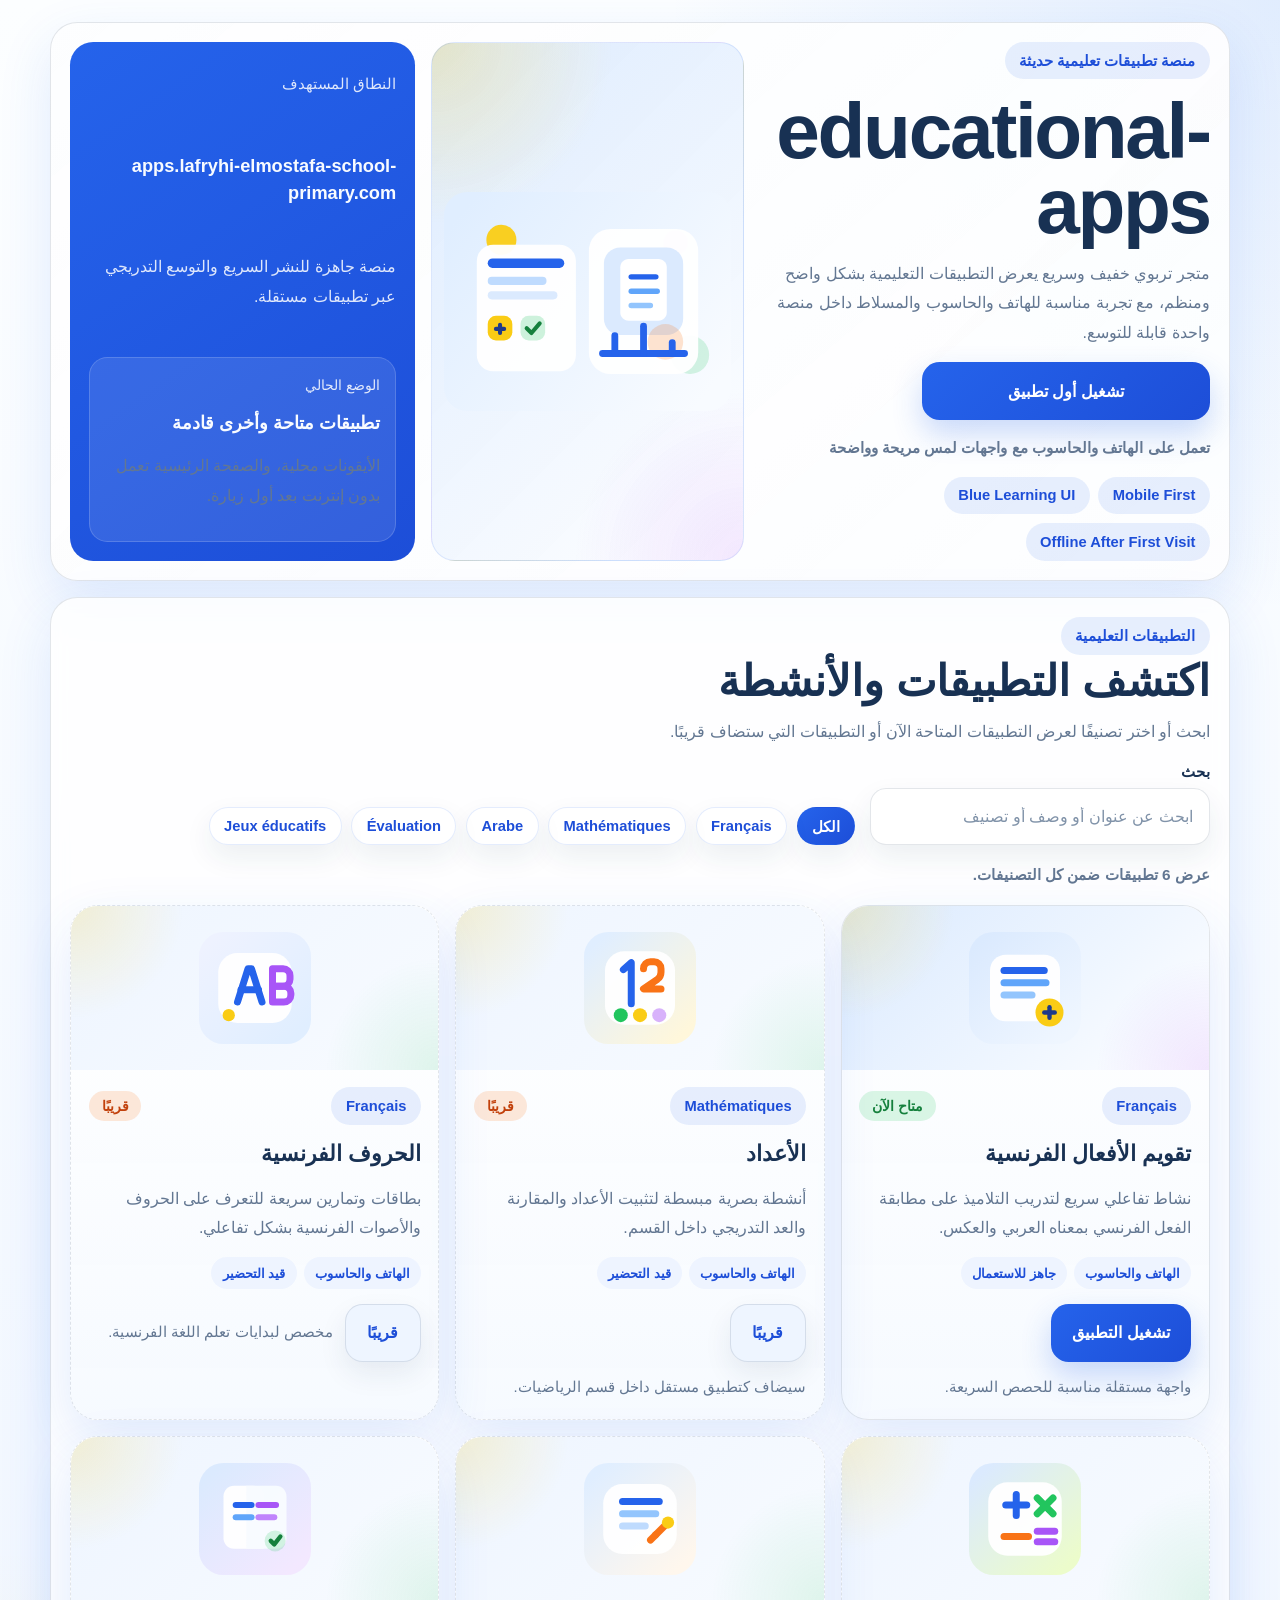
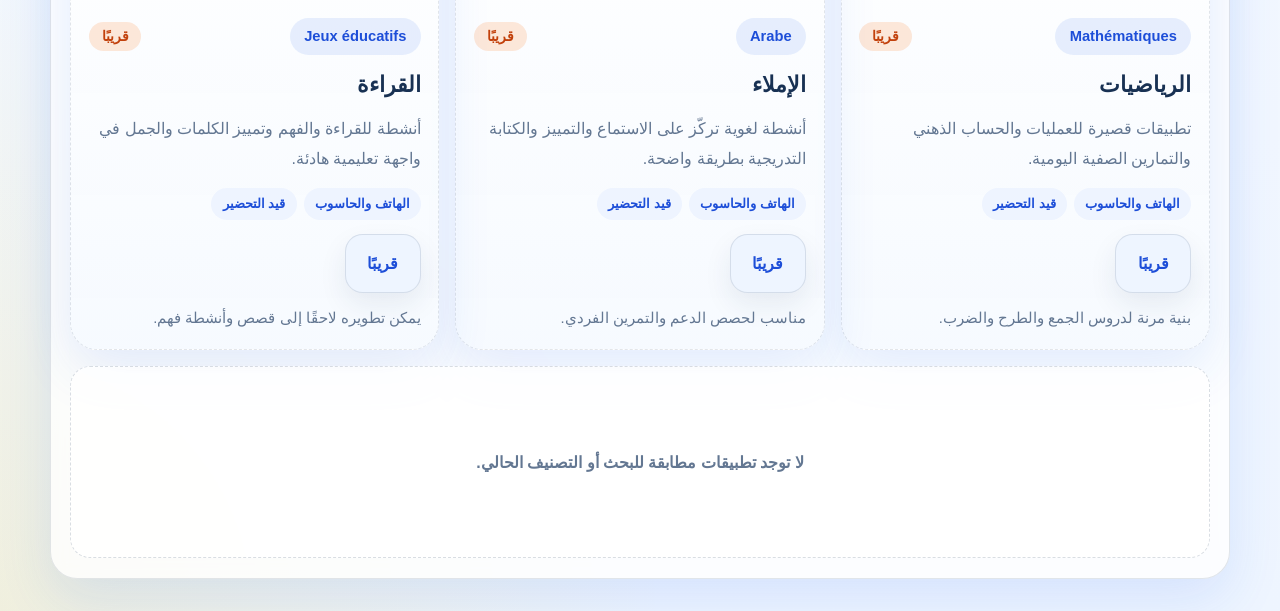
==== index.html @ 359b44cf "Refresh homepage visual identity and add local app icons" ====
<!DOCTYPE html>
<html lang="ar" dir="rtl">
<head>
  <meta charset="UTF-8">
  <meta name="viewport" content="width=device-width, initial-scale=1.0, viewport-fit=cover">
  <meta name="theme-color" content="#2563eb">
  <meta name="description" content="منصة educational-apps التعليمية لتجميع التطبيقات والأنشطة التفاعلية للتلاميذ والأساتذة.">
  <title>educational-apps</title>
  <link rel="manifest" href="./manifest.json">
  <link rel="icon" href="./assets/icons/icon-192.svg" type="image/svg+xml">
  <link rel="stylesheet" href="./css/style.css">
  <script src="./js/app.js" defer></script>
</head>
<body>
  <div class="site-shell">
    <header class="hero" aria-labelledby="hero-title">
      <div class="hero-copy">
        <span class="eyebrow">منصة تطبيقات تعليمية حديثة</span>
        <h1 id="hero-title">educational-apps</h1>
        <p class="hero-text">
          متجر تربوي خفيف وسريع يعرض التطبيقات التعليمية بشكل واضح ومنظم، مع تجربة مناسبة للهاتف
          والحاسوب والمسلاط داخل منصة واحدة قابلة للتوسع.
        </p>

        <div class="hero-actions">
          <a class="primary-button hero-button" href="./apps/verbes/">تشغيل أول تطبيق</a>
          <span class="device-note">تعمل على الهاتف والحاسوب مع واجهات لمس مريحة وواضحة</span>
        </div>

        <div class="hero-meta">
          <span class="hero-pill">Mobile First</span>
          <span class="hero-pill">Blue Learning UI</span>
          <span class="hero-pill">Offline After First Visit</span>
        </div>
      </div>

      <div class="hero-visual" aria-hidden="true">
        <img src="./assets/icons/hero-learning.svg" alt="" loading="eager" decoding="async">
      </div>

      <div class="hero-panel">
        <p class="hero-label">النطاق المستهدف</p>
        <strong>apps.lafryhi-elmostafa-school-primary.com</strong>
        <span>منصة جاهزة للنشر السريع والتوسع التدريجي عبر تطبيقات مستقلة.</span>

        <div class="hero-highlight">
          <div>
            <span class="hero-highlight-label">الوضع الحالي</span>
            <strong>تطبيقات متاحة وأخرى قادمة</strong>
          </div>
          <p>الأيقونات محلية، والصفحة الرئيسية تعمل بدون إنترنت بعد أول زيارة.</p>
        </div>
      </div>
    </header>

    <main class="main-content">
      <section class="catalog" aria-labelledby="catalog-title">
        <div class="section-head">
          <div>
            <span class="section-kicker">التطبيقات التعليمية</span>
            <h2 id="catalog-title">اكتشف التطبيقات والأنشطة</h2>
          </div>
          <p>ابحث أو اختر تصنيفًا لعرض التطبيقات المتاحة الآن أو التطبيقات التي ستضاف قريبًا.</p>
        </div>

        <div class="catalog-toolbar">
          <label class="search-box" for="searchInput">
            <span class="search-label">بحث</span>
            <input
              id="searchInput"
              type="search"
              inputmode="search"
              placeholder="ابحث عن عنوان أو وصف أو تصنيف"
              autocomplete="off"
            >
          </label>

          <div class="filters" id="categoryFilters" aria-label="تصنيفات التطبيقات"></div>
        </div>

        <div class="results-head">
          <p class="results-note" id="resultsNote">عرض التطبيقات التعليمية المتاحة حاليًا.</p>
        </div>

        <div class="apps-grid" id="appsGrid" aria-live="polite"></div>
        <p class="empty-state" id="emptyState" hidden>لا توجد تطبيقات مطابقة للبحث أو التصنيف الحالي.</p>
      </section>
    </main>
  </div>
</body>
</html>
---- css/style.css ----
:root {
  --page-bg: #eef5ff;
  --surface: rgba(255, 255, 255, 0.94);
  --surface-strong: #ffffff;
  --surface-soft: #f8fbff;
  --text: #183153;
  --muted: #637792;
  --blue-100: #dbeafe;
  --blue-300: #93c5fd;
  --blue-500: #3b82f6;
  --blue-600: #2563eb;
  --blue-700: #1d4ed8;
  --yellow-soft: rgba(250, 204, 21, 0.2);
  --green-soft: rgba(34, 197, 94, 0.16);
  --orange-soft: rgba(249, 115, 22, 0.16);
  --purple-soft: rgba(168, 85, 247, 0.14);
  --border: rgba(24, 49, 83, 0.12);
  --shadow: 0 20px 54px rgba(37, 99, 235, 0.12);
  --shadow-soft: 0 12px 28px rgba(24, 49, 83, 0.08);
}

* {
  box-sizing: border-box;
}

html {
  font-size: 16px;
}

body {
  margin: 0;
  min-height: 100vh;
  font-family: "Segoe UI", Tahoma, sans-serif;
  color: var(--text);
  background:
    radial-gradient(circle at top right, rgba(59, 130, 246, 0.14), transparent 24%),
    radial-gradient(circle at bottom left, rgba(250, 204, 21, 0.14), transparent 26%),
    linear-gradient(180deg, #fcfeff 0%, var(--page-bg) 100%);
}

a {
  color: inherit;
  text-decoration: none;
}

button,
input {
  font: inherit;
}

button {
  font-family: inherit;
}

img {
  display: block;
  max-width: 100%;
}

.site-shell {
  width: min(1180px, calc(100% - 1.2rem));
  margin: 0 auto;
  padding: 0.9rem 0 2rem;
}

.hero,
.catalog,
.app-card {
  border: 1px solid var(--border);
  border-radius: 1.7rem;
  box-shadow: var(--shadow);
}

.hero {
  display: grid;
  gap: 1rem;
  padding: 1rem;
  background:
    linear-gradient(140deg, rgba(255, 255, 255, 0.96), rgba(255, 255, 255, 0.9)),
    linear-gradient(135deg, rgba(59, 130, 246, 0.16), rgba(147, 197, 253, 0.18));
}

.hero-copy,
.hero-panel {
  display: grid;
  gap: 0.9rem;
}

.eyebrow,
.section-kicker,
.card-category,
.hero-pill,
.filter-chip {
  display: inline-flex;
  align-items: center;
  justify-content: center;
  min-height: 2.35rem;
  padding: 0.45rem 0.9rem;
  border-radius: 999px;
  font-size: 0.92rem;
  font-weight: 800;
}

.eyebrow,
.section-kicker,
.hero-pill {
  width: fit-content;
  background: rgba(37, 99, 235, 0.1);
  color: var(--blue-700);
}

.hero-copy h1 {
  margin: 0;
  font-size: clamp(2.2rem, 8vw, 4.9rem);
  line-height: 0.96;
  letter-spacing: -0.03em;
}

.hero-text,
.section-head p,
.card-description,
.hero-panel span,
.hero-highlight p,
.results-note,
.device-note,
.empty-state,
.card-note {
  margin: 0;
  color: var(--muted);
  line-height: 1.85;
}

.hero-actions {
  display: grid;
  gap: 0.85rem;
}

.primary-button,
.secondary-button {
  display: inline-flex;
  align-items: center;
  justify-content: center;
  min-height: 3.65rem;
  padding: 0.95rem 1.35rem;
  border-radius: 1.1rem;
  font-size: 1rem;
  font-weight: 800;
  transition: transform 0.18s ease, box-shadow 0.18s ease, background-color 0.18s ease;
}

.primary-button {
  border: none;
  background: linear-gradient(135deg, var(--blue-600), var(--blue-700));
  color: #ffffff;
  box-shadow: 0 14px 30px rgba(37, 99, 235, 0.24);
}

.secondary-button {
  border: 1px solid rgba(24, 49, 83, 0.12);
  background: #eef5ff;
  color: var(--blue-700);
  box-shadow: var(--shadow-soft);
}

.hero-button {
  width: min(100%, 18rem);
}

.device-note {
  font-size: 0.96rem;
  font-weight: 600;
}

.hero-meta {
  display: flex;
  flex-wrap: wrap;
  gap: 0.55rem;
}

.hero-visual {
  min-height: 12rem;
  display: grid;
  place-items: center;
  padding: 0.75rem;
  border: 1px solid rgba(37, 99, 235, 0.12);
  border-radius: 1.5rem;
  background:
    radial-gradient(circle at top left, rgba(250, 204, 21, 0.22), transparent 30%),
    radial-gradient(circle at bottom right, rgba(168, 85, 247, 0.14), transparent 28%),
    linear-gradient(135deg, rgba(219, 234, 254, 0.96), rgba(255, 255, 255, 0.92));
}

.hero-visual img {
  width: min(100%, 23rem);
}

.hero-panel {
  padding: 1.15rem;
  border-radius: 1.45rem;
  background: linear-gradient(145deg, #2563eb, #1d4ed8);
  color: #f8fbff;
}

.hero-label,
.hero-panel span,
.hero-highlight-label {
  color: rgba(248, 251, 255, 0.88);
}

.hero-label {
  font-size: 0.92rem;
}

.hero-panel strong {
  font-size: 1.14rem;
  line-height: 1.5;
}

.hero-highlight {
  display: grid;
  gap: 0.45rem;
  padding: 0.95rem;
  border: 1px solid rgba(255, 255, 255, 0.16);
  border-radius: 1.15rem;
  background: rgba(255, 255, 255, 0.1);
}

.hero-highlight div {
  display: grid;
  gap: 0.2rem;
}

.hero-highlight-label {
  font-size: 0.85rem;
}

.main-content {
  padding-top: 1rem;
}

.catalog {
  display: grid;
  gap: 1rem;
  padding: 1rem;
  background: rgba(255, 255, 255, 0.8);
  backdrop-filter: blur(8px);
}

.section-head {
  display: grid;
  gap: 0.7rem;
}

.section-head h2 {
  margin: 0.1rem 0 0;
  font-size: clamp(1.55rem, 5vw, 2.7rem);
}

.catalog-toolbar {
  display: grid;
  gap: 0.9rem;
}

.search-box {
  display: grid;
  gap: 0.45rem;
}

.search-label {
  font-size: 0.95rem;
  font-weight: 800;
  color: var(--text);
}

.search-box input {
  width: 100%;
  min-height: 3.55rem;
  padding: 0.85rem 1rem;
  border: 1px solid rgba(24, 49, 83, 0.12);
  border-radius: 1rem;
  background: var(--surface-strong);
  color: var(--text);
  box-shadow: var(--shadow-soft);
}

.search-box input::placeholder {
  color: #8193a9;
}

.search-box input:focus {
  outline: 2px solid rgba(37, 99, 235, 0.18);
  border-color: rgba(37, 99, 235, 0.34);
}

.filters {
  display: flex;
  flex-wrap: wrap;
  gap: 0.6rem;
}

.filter-chip {
  border: 1px solid rgba(37, 99, 235, 0.12);
  background: var(--surface-strong);
  color: var(--blue-700);
  cursor: pointer;
  box-shadow: var(--shadow-soft);
}

.filter-chip.active {
  background: linear-gradient(135deg, var(--blue-600), var(--blue-700));
  color: #ffffff;
  border-color: transparent;
}

.results-head {
  display: flex;
  align-items: center;
  justify-content: space-between;
  gap: 1rem;
}

.results-note {
  font-size: 0.96rem;
  font-weight: 700;
}

.apps-grid {
  display: grid;
  gap: 1rem;
}

.app-card {
  overflow: hidden;
  background: linear-gradient(180deg, rgba(255, 255, 255, 0.98), rgba(246, 250, 255, 0.96));
  transition: transform 0.18s ease, box-shadow 0.18s ease, border-color 0.18s ease;
}

.card-cover {
  min-height: 10.2rem;
  display: grid;
  place-items: center;
  padding: 1.15rem;
  background:
    radial-gradient(circle at top left, var(--yellow-soft), transparent 28%),
    radial-gradient(circle at bottom right, var(--purple-soft), transparent 28%),
    linear-gradient(135deg, #dbeafe 0%, #eff6ff 60%, #ffffff 100%);
}

.card-cover img {
  width: min(100%, 7rem);
  height: auto;
}

.card-body {
  display: grid;
  gap: 0.9rem;
  padding: 1.1rem;
}

.card-top {
  display: flex;
  align-items: center;
  justify-content: space-between;
  gap: 0.75rem;
}

.card-category {
  background: rgba(37, 99, 235, 0.1);
  color: var(--blue-700);
}

.card-status {
  min-width: fit-content;
  padding: 0.42rem 0.8rem;
  border-radius: 999px;
  font-size: 0.88rem;
  font-weight: 800;
}

.card-status.available {
  background: var(--green-soft);
  color: #15803d;
}

.card-status.coming-soon {
  background: var(--orange-soft);
  color: #c2410c;
}

.card-title {
  margin: 0;
  font-size: 1.35rem;
  line-height: 1.4;
}

.card-meta {
  display: flex;
  flex-wrap: wrap;
  gap: 0.45rem;
}

.meta-chip {
  display: inline-flex;
  align-items: center;
  min-height: 2rem;
  padding: 0.35rem 0.7rem;
  border-radius: 999px;
  background: #eef4ff;
  color: var(--blue-700);
  font-size: 0.84rem;
  font-weight: 800;
}

.card-actions {
  display: flex;
  flex-wrap: wrap;
  gap: 0.75rem;
  align-items: center;
}

.card-note {
  font-size: 0.92rem;
}

.app-card.coming-soon {
  border-style: dashed;
}

.app-card.coming-soon .card-cover {
  background:
    radial-gradient(circle at top left, rgba(250, 204, 21, 0.18), transparent 28%),
    radial-gradient(circle at bottom right, rgba(34, 197, 94, 0.12), transparent 28%),
    linear-gradient(135deg, #eef5ff 0%, #f8fbff 100%);
}

.empty-state {
  display: grid;
  place-items: center;
  min-height: 12rem;
  padding: 1rem;
  border: 1px dashed rgba(24, 49, 83, 0.16);
  border-radius: 1.25rem;
  background: rgba(255, 255, 255, 0.78);
  text-align: center;
  font-weight: 800;
}

@media (hover: hover) {
  .filter-chip:hover,
  .primary-button:hover,
  .secondary-button:hover,
  .app-card:hover {
    transform: translateY(-2px);
  }

  .primary-button:hover,
  .secondary-button:hover {
    box-shadow: 0 16px 32px rgba(37, 99, 235, 0.18);
  }

  .app-card:hover {
    box-shadow: 0 24px 44px rgba(37, 99, 235, 0.14);
    border-color: rgba(37, 99, 235, 0.2);
  }
}

@media (min-width: 760px) {
  .site-shell {
    width: min(1180px, calc(100% - 2.2rem));
    padding-top: 1.35rem;
  }

  .hero {
    grid-template-columns: minmax(0, 1.2fr) minmax(280px, 0.9fr);
    align-items: stretch;
    padding: 1.2rem;
  }

  .hero-visual {
    min-height: 100%;
  }

  .catalog {
    padding: 1.2rem;
  }

  .catalog-toolbar {
    grid-template-columns: minmax(280px, 340px) minmax(0, 1fr);
    align-items: end;
  }

  .apps-grid {
    grid-template-columns: repeat(2, minmax(0, 1fr));
  }
}

@media (min-width: 1040px) {
  .hero {
    grid-template-columns: minmax(0, 1.15fr) minmax(260px, 0.8fr) minmax(280px, 0.88fr);
  }

  .apps-grid {
    grid-template-columns: repeat(3, minmax(0, 1fr));
  }
}
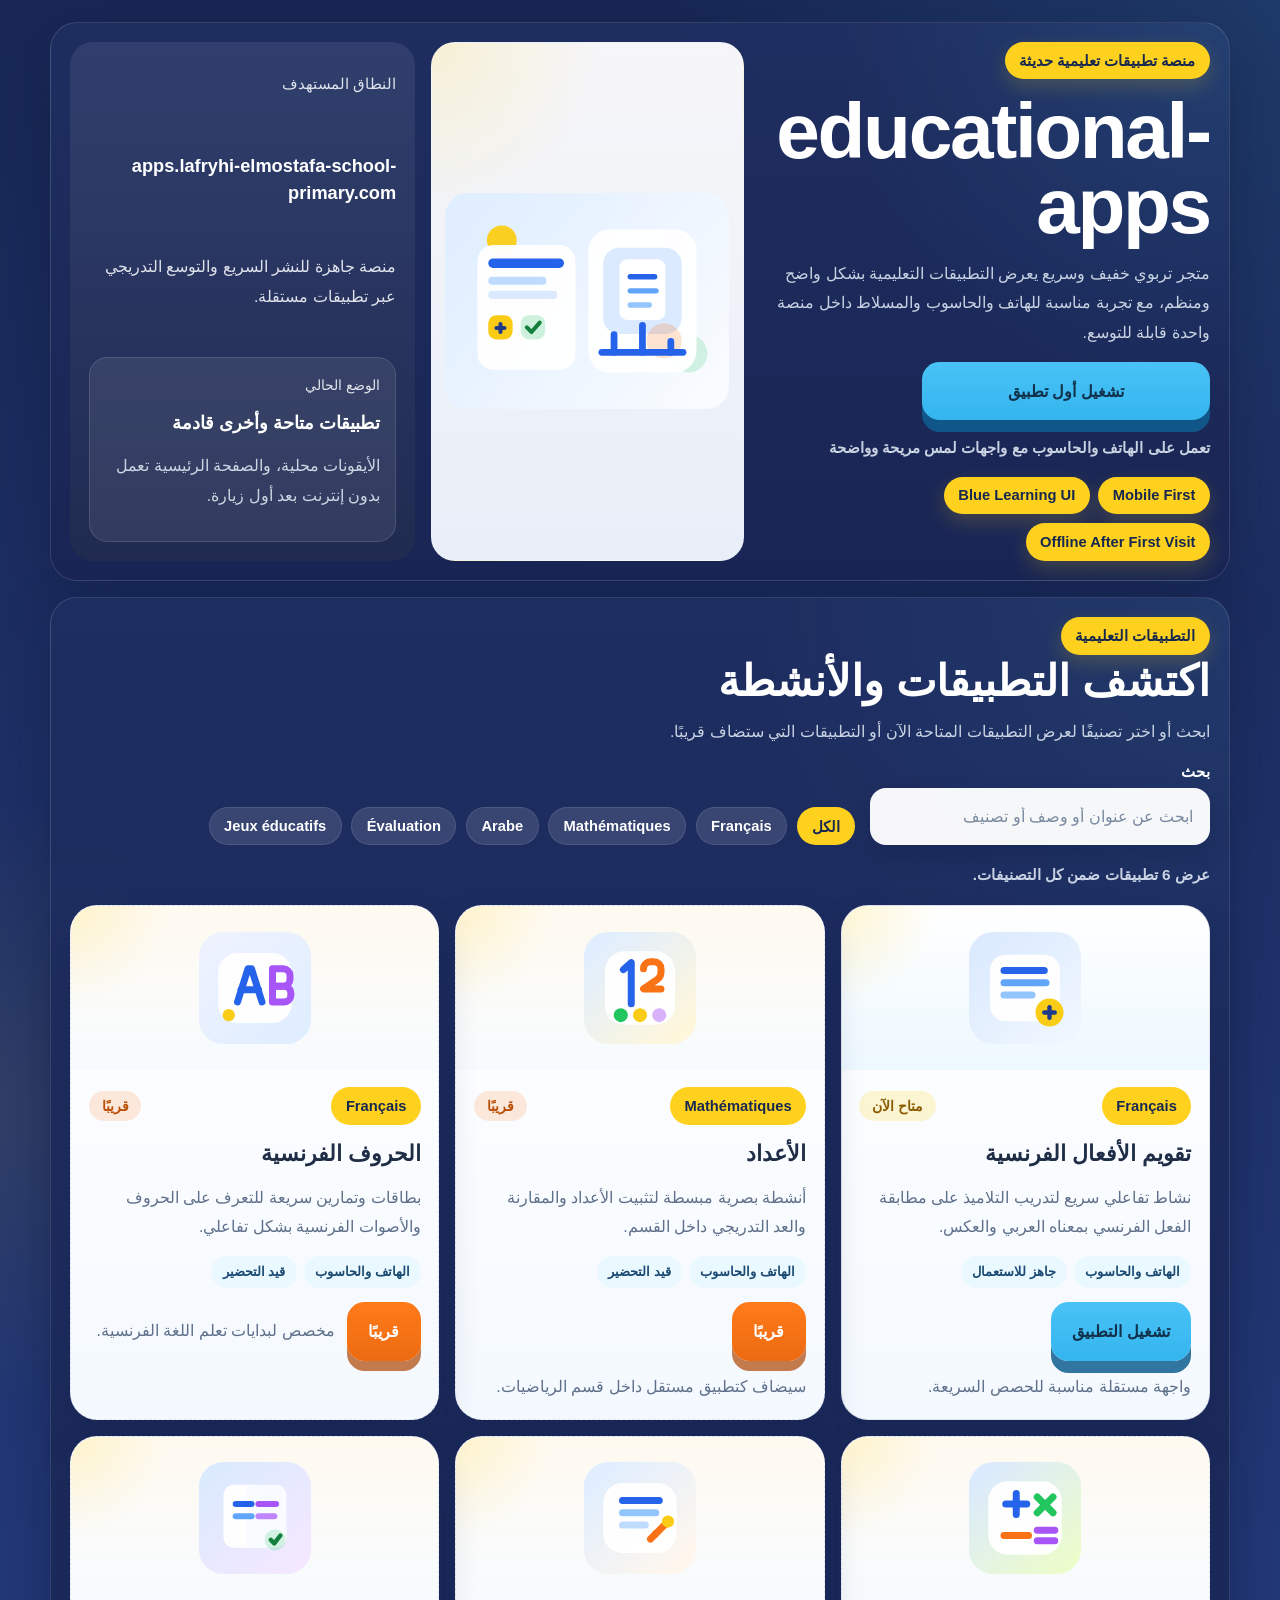
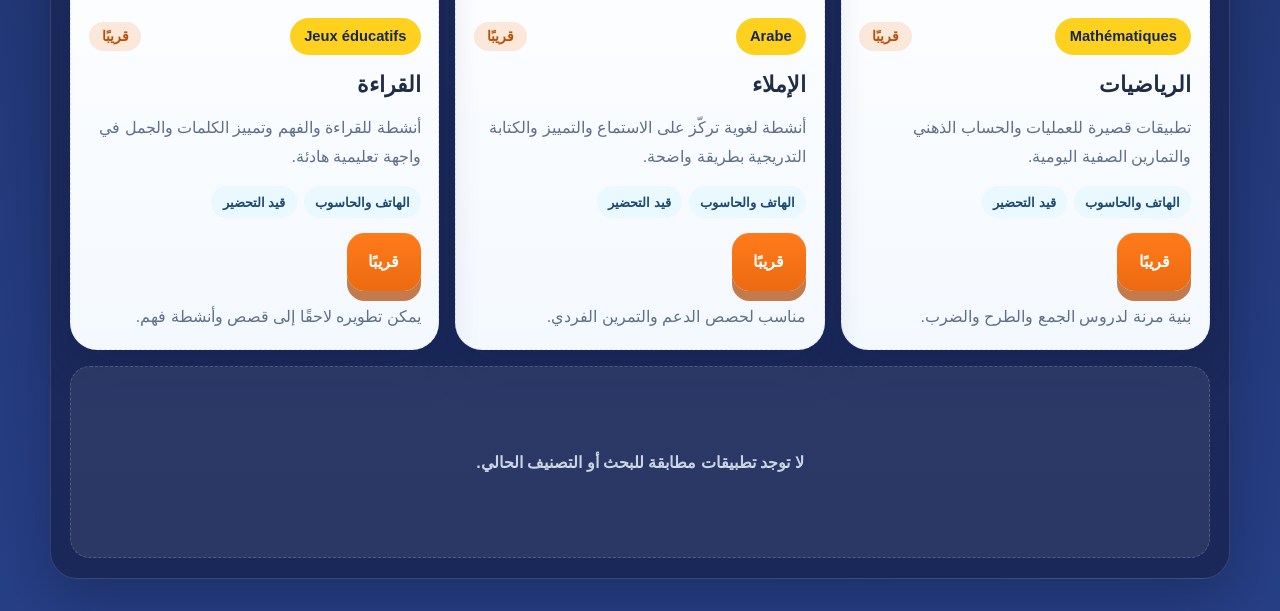
==== commit d25a421d: "Update homepage colors to match verb app palette" ====
--- a/index.html
+++ b/index.html
@@ -3,7 +3,7 @@
 <head>
   <meta charset="UTF-8">
   <meta name="viewport" content="width=device-width, initial-scale=1.0, viewport-fit=cover">
-  <meta name="theme-color" content="#2563eb">
+  <meta name="theme-color" content="#1b2c61">
   <meta name="description" content="منصة educational-apps التعليمية لتجميع التطبيقات والأنشطة التفاعلية للتلاميذ والأساتذة.">
   <title>educational-apps</title>
   <link rel="manifest" href="./manifest.json">
--- a/css/style.css
+++ b/css/style.css
@@ -1,22 +1,28 @@
 :root {
-  --page-bg: #eef5ff;
-  --surface: rgba(255, 255, 255, 0.94);
-  --surface-strong: #ffffff;
-  --surface-soft: #f8fbff;
-  --text: #183153;
-  --muted: #637792;
-  --blue-100: #dbeafe;
-  --blue-300: #93c5fd;
-  --blue-500: #3b82f6;
-  --blue-600: #2563eb;
-  --blue-700: #1d4ed8;
-  --yellow-soft: rgba(250, 204, 21, 0.2);
-  --green-soft: rgba(34, 197, 94, 0.16);
-  --orange-soft: rgba(249, 115, 22, 0.16);
-  --purple-soft: rgba(168, 85, 247, 0.14);
-  --border: rgba(24, 49, 83, 0.12);
-  --shadow: 0 20px 54px rgba(37, 99, 235, 0.12);
-  --shadow-soft: 0 12px 28px rgba(24, 49, 83, 0.08);
+  --page-bg-top: #182754;
+  --page-bg-bottom: #273f86;
+  --surface: rgba(23, 37, 84, 0.68);
+  --surface-strong: rgba(255, 255, 255, 0.14);
+  --text-light: #f8fbff;
+  --text-soft: rgba(238, 246, 255, 0.82);
+  --card-text: #1f2d47;
+  --card-muted: #5f708b;
+  --card-bg: #ffffff;
+  --card-bg-soft: #f4f9ff;
+  --sky-400: #49c2f6;
+  --sky-500: #34b5ee;
+  --sky-600: #1797d7;
+  --orange-500: #ff7b1a;
+  --orange-600: #ec6a11;
+  --yellow-400: #ffd11f;
+  --yellow-300: #ffe36a;
+  --yellow-soft: rgba(255, 209, 31, 0.18);
+  --white-soft: rgba(255, 255, 255, 0.1);
+  --border-dark: rgba(255, 255, 255, 0.12);
+  --border-light: rgba(28, 45, 92, 0.12);
+  --shadow-dark: 0 22px 58px rgba(8, 18, 44, 0.32);
+  --shadow-card: 0 20px 40px rgba(13, 28, 67, 0.2);
+  --shadow-button: 0 12px 0 rgba(16, 95, 145, 0.85);
 }
 
 * {
@@ -31,11 +37,11 @@
   margin: 0;
   min-height: 100vh;
   font-family: "Segoe UI", Tahoma, sans-serif;
-  color: var(--text);
-  background:
-    radial-gradient(circle at top right, rgba(59, 130, 246, 0.14), transparent 24%),
-    radial-gradient(circle at bottom left, rgba(250, 204, 21, 0.14), transparent 26%),
-    linear-gradient(180deg, #fcfeff 0%, var(--page-bg) 100%);
+  color: var(--text-light);
+  background:
+    radial-gradient(circle at top right, rgba(73, 194, 246, 0.12), transparent 24%),
+    radial-gradient(circle at left center, rgba(255, 209, 31, 0.08), transparent 18%),
+    linear-gradient(180deg, var(--page-bg-top) 0%, var(--page-bg-bottom) 100%);
 }
 
 a {
@@ -66,9 +72,9 @@
 .hero,
 .catalog,
 .app-card {
-  border: 1px solid var(--border);
+  border: 1px solid var(--border-dark);
   border-radius: 1.7rem;
-  box-shadow: var(--shadow);
+  box-shadow: var(--shadow-dark);
 }
 
 .hero {
@@ -76,8 +82,8 @@
   gap: 1rem;
   padding: 1rem;
   background:
-    linear-gradient(140deg, rgba(255, 255, 255, 0.96), rgba(255, 255, 255, 0.9)),
-    linear-gradient(135deg, rgba(59, 130, 246, 0.16), rgba(147, 197, 253, 0.18));
+    radial-gradient(circle at top right, rgba(73, 194, 246, 0.12), transparent 30%),
+    linear-gradient(180deg, rgba(31, 46, 96, 0.98), rgba(25, 38, 84, 0.96));
 }
 
 .hero-copy,
@@ -105,8 +111,9 @@
 .section-kicker,
 .hero-pill {
   width: fit-content;
-  background: rgba(37, 99, 235, 0.1);
-  color: var(--blue-700);
+  background: var(--yellow-400);
+  color: #17284f;
+  box-shadow: 0 8px 20px rgba(255, 209, 31, 0.18);
 }
 
 .hero-copy h1 {
@@ -114,19 +121,18 @@
   font-size: clamp(2.2rem, 8vw, 4.9rem);
   line-height: 0.96;
   letter-spacing: -0.03em;
+  color: #ffffff;
 }
 
 .hero-text,
 .section-head p,
-.card-description,
 .hero-panel span,
 .hero-highlight p,
 .results-note,
 .device-note,
-.empty-state,
-.card-note {
+.empty-state {
   margin: 0;
-  color: var(--muted);
+  color: var(--text-soft);
   line-height: 1.85;
 }
 
@@ -150,16 +156,21 @@
 
 .primary-button {
   border: none;
-  background: linear-gradient(135deg, var(--blue-600), var(--blue-700));
+  background: linear-gradient(180deg, var(--sky-400), var(--sky-500));
+  color: #10324c;
+  box-shadow: var(--shadow-button);
+}
+
+.secondary-button {
+  border: none;
+  background: linear-gradient(180deg, var(--orange-500), var(--orange-600));
   color: #ffffff;
-  box-shadow: 0 14px 30px rgba(37, 99, 235, 0.24);
-}
-
-.secondary-button {
-  border: 1px solid rgba(24, 49, 83, 0.12);
-  background: #eef5ff;
-  color: var(--blue-700);
-  box-shadow: var(--shadow-soft);
+  box-shadow: 0 10px 0 rgba(177, 74, 9, 0.72);
+}
+
+.secondary-button:disabled {
+  cursor: default;
+  opacity: 1;
 }
 
 .hero-button {
@@ -181,13 +192,12 @@
   min-height: 12rem;
   display: grid;
   place-items: center;
-  padding: 0.75rem;
-  border: 1px solid rgba(37, 99, 235, 0.12);
+  padding: 0.85rem;
+  border: 1px solid rgba(255, 255, 255, 0.08);
   border-radius: 1.5rem;
   background:
-    radial-gradient(circle at top left, rgba(250, 204, 21, 0.22), transparent 30%),
-    radial-gradient(circle at bottom right, rgba(168, 85, 247, 0.14), transparent 28%),
-    linear-gradient(135deg, rgba(219, 234, 254, 0.96), rgba(255, 255, 255, 0.92));
+    radial-gradient(circle at top left, rgba(255, 209, 31, 0.16), transparent 28%),
+    linear-gradient(180deg, rgba(255, 255, 255, 0.96), rgba(241, 247, 255, 0.96));
 }
 
 .hero-visual img {
@@ -197,7 +207,9 @@
 .hero-panel {
   padding: 1.15rem;
   border-radius: 1.45rem;
-  background: linear-gradient(145deg, #2563eb, #1d4ed8);
+  background:
+    linear-gradient(180deg, rgba(255, 255, 255, 0.08), rgba(255, 255, 255, 0.05)),
+    linear-gradient(180deg, rgba(31, 46, 96, 0.98), rgba(21, 32, 71, 0.98));
   color: #f8fbff;
 }
 
@@ -214,15 +226,16 @@
 .hero-panel strong {
   font-size: 1.14rem;
   line-height: 1.5;
+  color: #ffffff;
 }
 
 .hero-highlight {
   display: grid;
   gap: 0.45rem;
   padding: 0.95rem;
-  border: 1px solid rgba(255, 255, 255, 0.16);
+  border: 1px solid var(--border-dark);
   border-radius: 1.15rem;
-  background: rgba(255, 255, 255, 0.1);
+  background: rgba(255, 255, 255, 0.08);
 }
 
 .hero-highlight div {
@@ -242,8 +255,9 @@
   display: grid;
   gap: 1rem;
   padding: 1rem;
-  background: rgba(255, 255, 255, 0.8);
-  backdrop-filter: blur(8px);
+  background:
+    radial-gradient(circle at top right, rgba(73, 194, 246, 0.08), transparent 24%),
+    linear-gradient(180deg, rgba(31, 46, 96, 0.94), rgba(26, 39, 87, 0.96));
 }
 
 .section-head {
@@ -254,6 +268,7 @@
 .section-head h2 {
   margin: 0.1rem 0 0;
   font-size: clamp(1.55rem, 5vw, 2.7rem);
+  color: #ffffff;
 }
 
 .catalog-toolbar {
@@ -269,27 +284,27 @@
 .search-label {
   font-size: 0.95rem;
   font-weight: 800;
-  color: var(--text);
+  color: #ffffff;
 }
 
 .search-box input {
   width: 100%;
   min-height: 3.55rem;
   padding: 0.85rem 1rem;
-  border: 1px solid rgba(24, 49, 83, 0.12);
+  border: 1px solid rgba(255, 255, 255, 0.14);
   border-radius: 1rem;
-  background: var(--surface-strong);
-  color: var(--text);
-  box-shadow: var(--shadow-soft);
+  background: rgba(255, 255, 255, 0.96);
+  color: #183153;
+  box-shadow: 0 12px 24px rgba(7, 18, 46, 0.2);
 }
 
 .search-box input::placeholder {
-  color: #8193a9;
+  color: #7a8aa0;
 }
 
 .search-box input:focus {
-  outline: 2px solid rgba(37, 99, 235, 0.18);
-  border-color: rgba(37, 99, 235, 0.34);
+  outline: 2px solid rgba(73, 194, 246, 0.28);
+  border-color: rgba(73, 194, 246, 0.48);
 }
 
 .filters {
@@ -299,16 +314,15 @@
 }
 
 .filter-chip {
-  border: 1px solid rgba(37, 99, 235, 0.12);
-  background: var(--surface-strong);
-  color: var(--blue-700);
+  border: 1px solid rgba(255, 255, 255, 0.1);
+  background: rgba(255, 255, 255, 0.12);
+  color: #ffffff;
   cursor: pointer;
-  box-shadow: var(--shadow-soft);
 }
 
 .filter-chip.active {
-  background: linear-gradient(135deg, var(--blue-600), var(--blue-700));
-  color: #ffffff;
+  background: var(--yellow-400);
+  color: #162750;
   border-color: transparent;
 }
 
@@ -331,7 +345,9 @@
 
 .app-card {
   overflow: hidden;
-  background: linear-gradient(180deg, rgba(255, 255, 255, 0.98), rgba(246, 250, 255, 0.96));
+  border-color: var(--border-light);
+  background: linear-gradient(180deg, var(--card-bg) 0%, var(--card-bg-soft) 100%);
+  box-shadow: var(--shadow-card);
   transition: transform 0.18s ease, box-shadow 0.18s ease, border-color 0.18s ease;
 }
 
@@ -341,9 +357,8 @@
   place-items: center;
   padding: 1.15rem;
   background:
-    radial-gradient(circle at top left, var(--yellow-soft), transparent 28%),
-    radial-gradient(circle at bottom right, var(--purple-soft), transparent 28%),
-    linear-gradient(135deg, #dbeafe 0%, #eff6ff 60%, #ffffff 100%);
+    radial-gradient(circle at top left, rgba(255, 209, 31, 0.2), transparent 24%),
+    linear-gradient(180deg, #ffffff 0%, #edf8ff 100%);
 }
 
 .card-cover img {
@@ -365,8 +380,8 @@
 }
 
 .card-category {
-  background: rgba(37, 99, 235, 0.1);
-  color: var(--blue-700);
+  background: var(--yellow-400);
+  color: #17284f;
 }
 
 .card-status {
@@ -378,19 +393,27 @@
 }
 
 .card-status.available {
-  background: var(--green-soft);
-  color: #15803d;
+  background: rgba(255, 209, 31, 0.2);
+  color: #8a5b00;
 }
 
 .card-status.coming-soon {
-  background: var(--orange-soft);
-  color: #c2410c;
+  background: rgba(255, 123, 26, 0.16);
+  color: #bb4f07;
 }
 
 .card-title {
   margin: 0;
   font-size: 1.35rem;
   line-height: 1.4;
+  color: var(--card-text);
+}
+
+.card-description,
+.card-note {
+  margin: 0;
+  color: var(--card-muted);
+  line-height: 1.8;
 }
 
 .card-meta {
@@ -405,8 +428,8 @@
   min-height: 2rem;
   padding: 0.35rem 0.7rem;
   border-radius: 999px;
-  background: #eef4ff;
-  color: var(--blue-700);
+  background: #eaf8ff;
+  color: #1b4a72;
   font-size: 0.84rem;
   font-weight: 800;
 }
@@ -418,19 +441,14 @@
   align-items: center;
 }
 
-.card-note {
-  font-size: 0.92rem;
-}
-
 .app-card.coming-soon {
   border-style: dashed;
 }
 
 .app-card.coming-soon .card-cover {
   background:
-    radial-gradient(circle at top left, rgba(250, 204, 21, 0.18), transparent 28%),
-    radial-gradient(circle at bottom right, rgba(34, 197, 94, 0.12), transparent 28%),
-    linear-gradient(135deg, #eef5ff 0%, #f8fbff 100%);
+    radial-gradient(circle at top left, rgba(255, 209, 31, 0.18), transparent 24%),
+    linear-gradient(180deg, #fffaf0 0%, #f7fbff 100%);
 }
 
 .empty-state {
@@ -438,9 +456,9 @@
   place-items: center;
   min-height: 12rem;
   padding: 1rem;
-  border: 1px dashed rgba(24, 49, 83, 0.16);
+  border: 1px dashed rgba(255, 255, 255, 0.18);
   border-radius: 1.25rem;
-  background: rgba(255, 255, 255, 0.78);
+  background: rgba(255, 255, 255, 0.08);
   text-align: center;
   font-weight: 800;
 }
@@ -453,14 +471,17 @@
     transform: translateY(-2px);
   }
 
-  .primary-button:hover,
+  .primary-button:hover {
+    box-shadow: 0 15px 0 rgba(16, 95, 145, 0.72);
+  }
+
   .secondary-button:hover {
-    box-shadow: 0 16px 32px rgba(37, 99, 235, 0.18);
+    box-shadow: 0 13px 0 rgba(177, 74, 9, 0.6);
   }
 
   .app-card:hover {
-    box-shadow: 0 24px 44px rgba(37, 99, 235, 0.14);
-    border-color: rgba(37, 99, 235, 0.2);
+    box-shadow: 0 28px 48px rgba(10, 21, 55, 0.28);
+    border-color: rgba(73, 194, 246, 0.34);
   }
 }
 
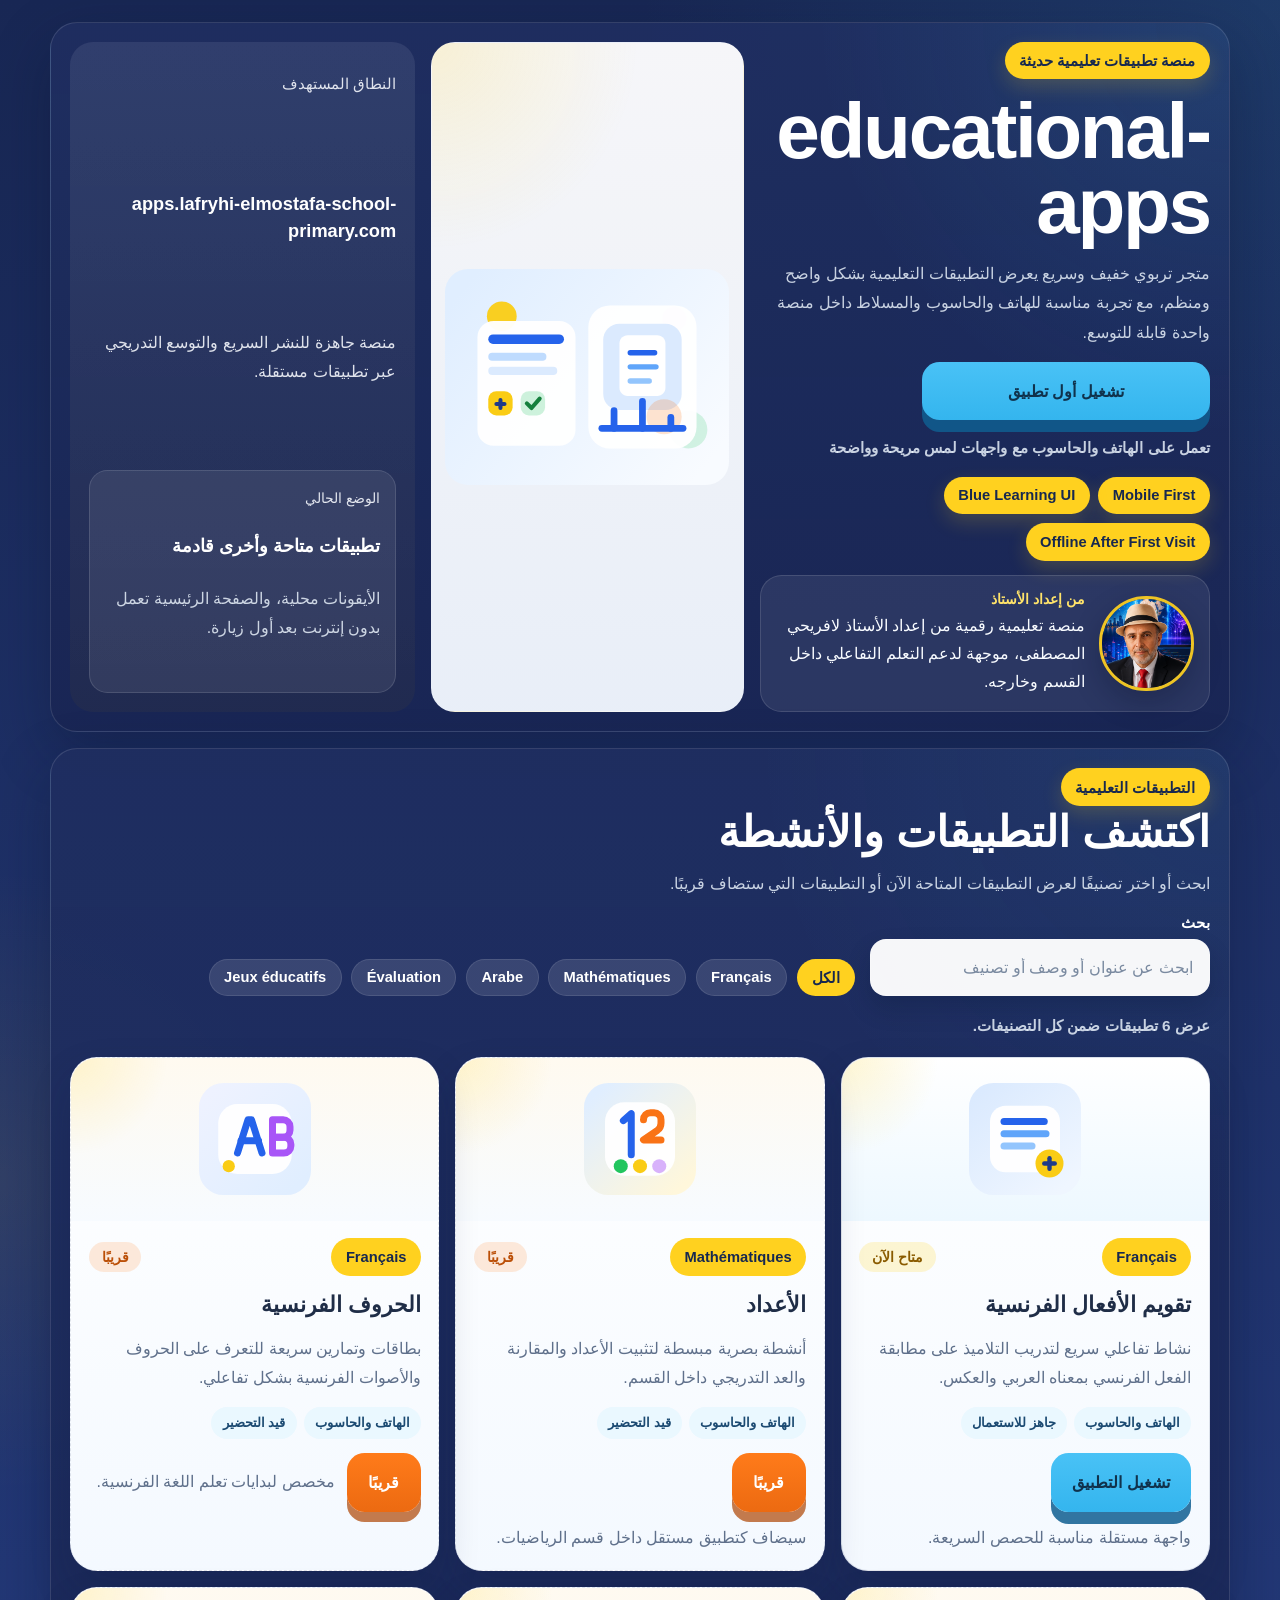
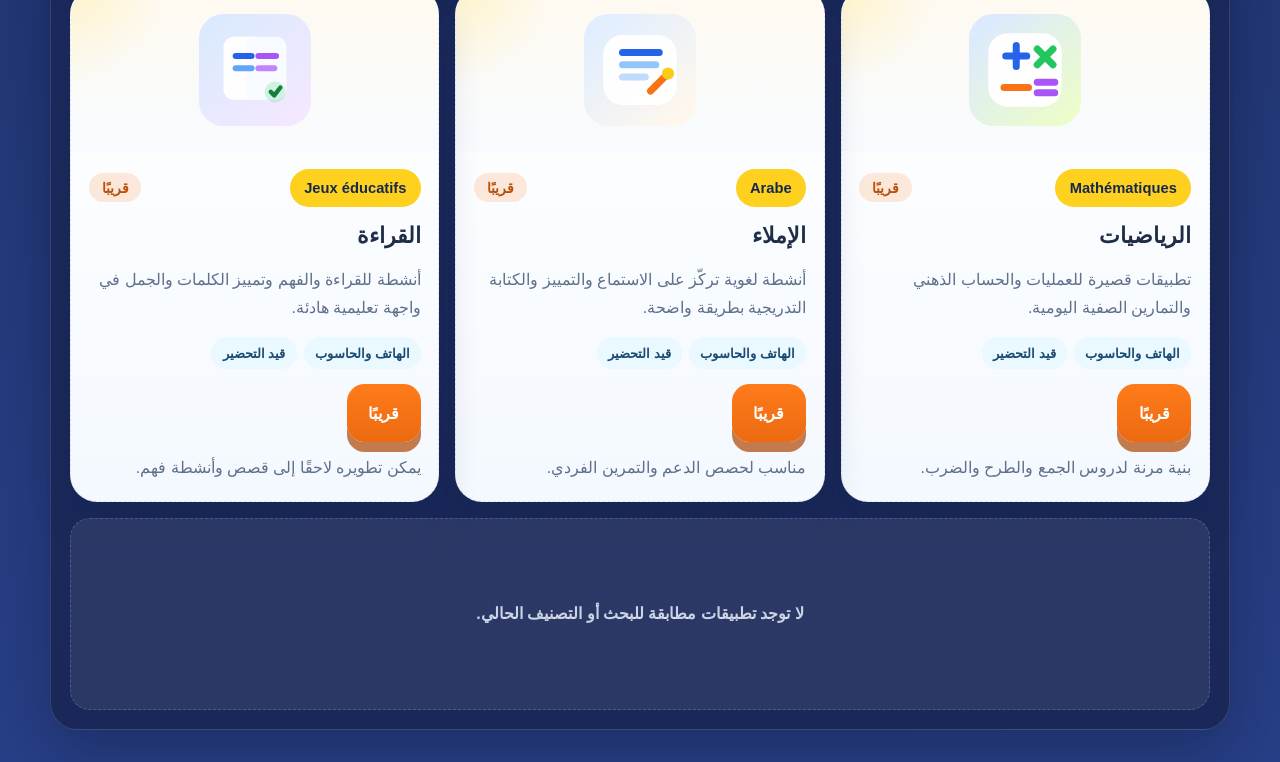
==== commit 1fa90f3a: "Refine verb card text sizing and add founder profile to homepage" ====
--- a/index.html
+++ b/index.html
@@ -32,6 +32,23 @@
           <span class="hero-pill">Blue Learning UI</span>
           <span class="hero-pill">Offline After First Visit</span>
         </div>
+
+        <article class="founder-card" aria-label="تعريف بصاحب المنصة">
+          <img
+            class="founder-photo"
+            src="./assets/images/founder.png"
+            alt="صورة الأستاذ لافريحي المصطفى"
+            loading="lazy"
+            decoding="async"
+          >
+          <div class="founder-copy">
+            <span class="founder-label">من إعداد الأستاذ</span>
+            <p>
+              منصة تعليمية رقمية من إعداد الأستاذ لافريحي المصطفى، موجهة لدعم التعلم التفاعلي داخل
+              القسم وخارجه.
+            </p>
+          </div>
+        </article>
       </div>
 
       <div class="hero-visual" aria-hidden="true">
--- a/css/style.css
+++ b/css/style.css
@@ -92,6 +92,41 @@
   gap: 0.9rem;
 }
 
+.founder-card {
+  display: grid;
+  gap: 0.9rem;
+  padding: 0.95rem;
+  border: 1px solid rgba(255, 255, 255, 0.12);
+  border-radius: 1.35rem;
+  background: rgba(255, 255, 255, 0.08);
+}
+
+.founder-photo {
+  width: 5.9rem;
+  height: 5.9rem;
+  object-fit: cover;
+  border-radius: 50%;
+  border: 3px solid rgba(255, 209, 31, 0.92);
+  box-shadow: 0 12px 28px rgba(6, 15, 39, 0.28);
+}
+
+.founder-copy {
+  display: grid;
+  gap: 0.28rem;
+}
+
+.founder-label {
+  color: var(--yellow-300);
+  font-size: 0.88rem;
+  font-weight: 800;
+}
+
+.founder-copy p {
+  margin: 0;
+  color: var(--text-light);
+  line-height: 1.75;
+}
+
 .eyebrow,
 .section-kicker,
 .card-category,
@@ -501,6 +536,11 @@
     min-height: 100%;
   }
 
+  .founder-card {
+    grid-template-columns: auto minmax(0, 1fr);
+    align-items: center;
+  }
+
   .catalog {
     padding: 1.2rem;
   }
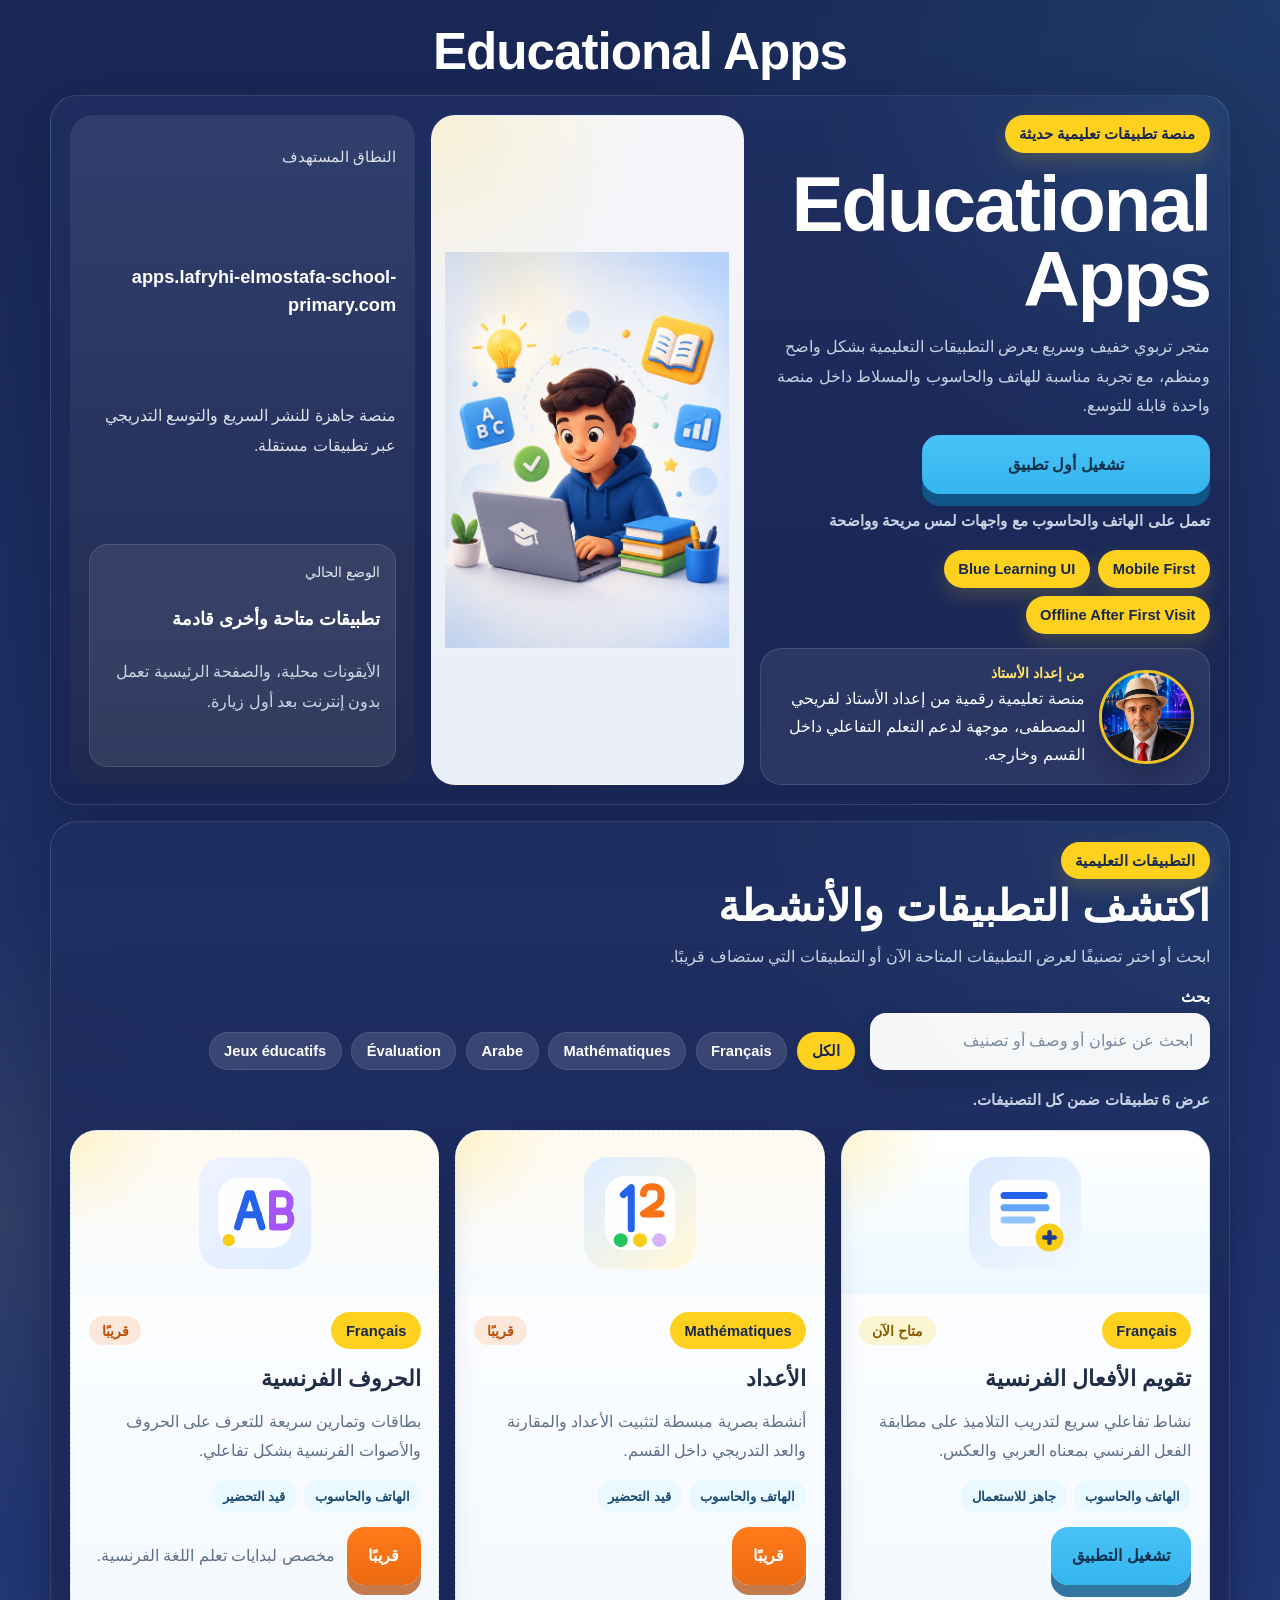
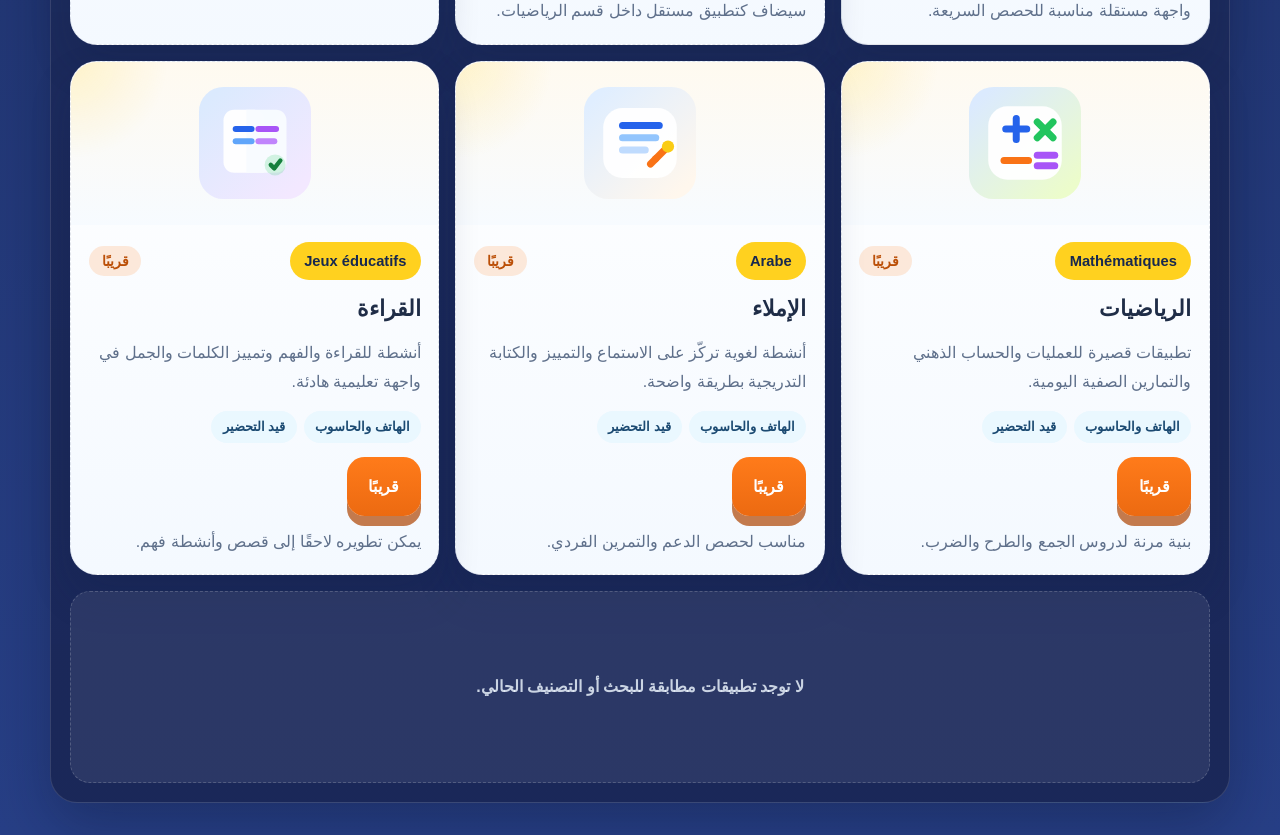
==== commit 94644f84: "Update homepage hero image and title" ====
--- a/index.html
+++ b/index.html
@@ -13,10 +13,11 @@
 </head>
 <body>
   <div class="site-shell">
+    <div class="site-title">Educational Apps</div>
     <header class="hero" aria-labelledby="hero-title">
       <div class="hero-copy">
         <span class="eyebrow">منصة تطبيقات تعليمية حديثة</span>
-        <h1 id="hero-title">educational-apps</h1>
+        <h1 id="hero-title">Educational Apps</h1>
         <p class="hero-text">
           متجر تربوي خفيف وسريع يعرض التطبيقات التعليمية بشكل واضح ومنظم، مع تجربة مناسبة للهاتف
           والحاسوب والمسلاط داخل منصة واحدة قابلة للتوسع.
@@ -37,14 +38,14 @@
           <img
             class="founder-photo"
             src="./assets/images/founder.png"
-            alt="صورة الأستاذ لافريحي المصطفى"
+            alt="صورة الأستاذ لفريحي المصطفى"
             loading="lazy"
             decoding="async"
           >
           <div class="founder-copy">
             <span class="founder-label">من إعداد الأستاذ</span>
             <p>
-              منصة تعليمية رقمية من إعداد الأستاذ لافريحي المصطفى، موجهة لدعم التعلم التفاعلي داخل
+              منصة تعليمية رقمية من إعداد الأستاذ لفريحي المصطفى، موجهة لدعم التعلم التفاعلي داخل
               القسم وخارجه.
             </p>
           </div>
@@ -52,7 +53,7 @@
       </div>
 
       <div class="hero-visual" aria-hidden="true">
-        <img src="./assets/icons/hero-learning.svg" alt="" loading="eager" decoding="async">
+        <img src="./assets/images/hero-student-learning.png" alt="" loading="eager" decoding="async">
       </div>
 
       <div class="hero-panel">
--- a/css/style.css
+++ b/css/style.css
@@ -69,6 +69,15 @@
   padding: 0.9rem 0 2rem;
 }
 
+.site-title {
+  margin-bottom: 0.9rem;
+  text-align: center;
+  color: #ffffff;
+  font-size: clamp(1.8rem, 6vw, 3.2rem);
+  font-weight: 900;
+  letter-spacing: -0.02em;
+}
+
 .hero,
 .catalog,
 .app-card {
@@ -236,7 +245,10 @@
 }
 
 .hero-visual img {
-  width: min(100%, 23rem);
+  width: 100%;
+  height: 100%;
+  object-fit: contain;
+  object-position: center;
 }
 
 .hero-panel {
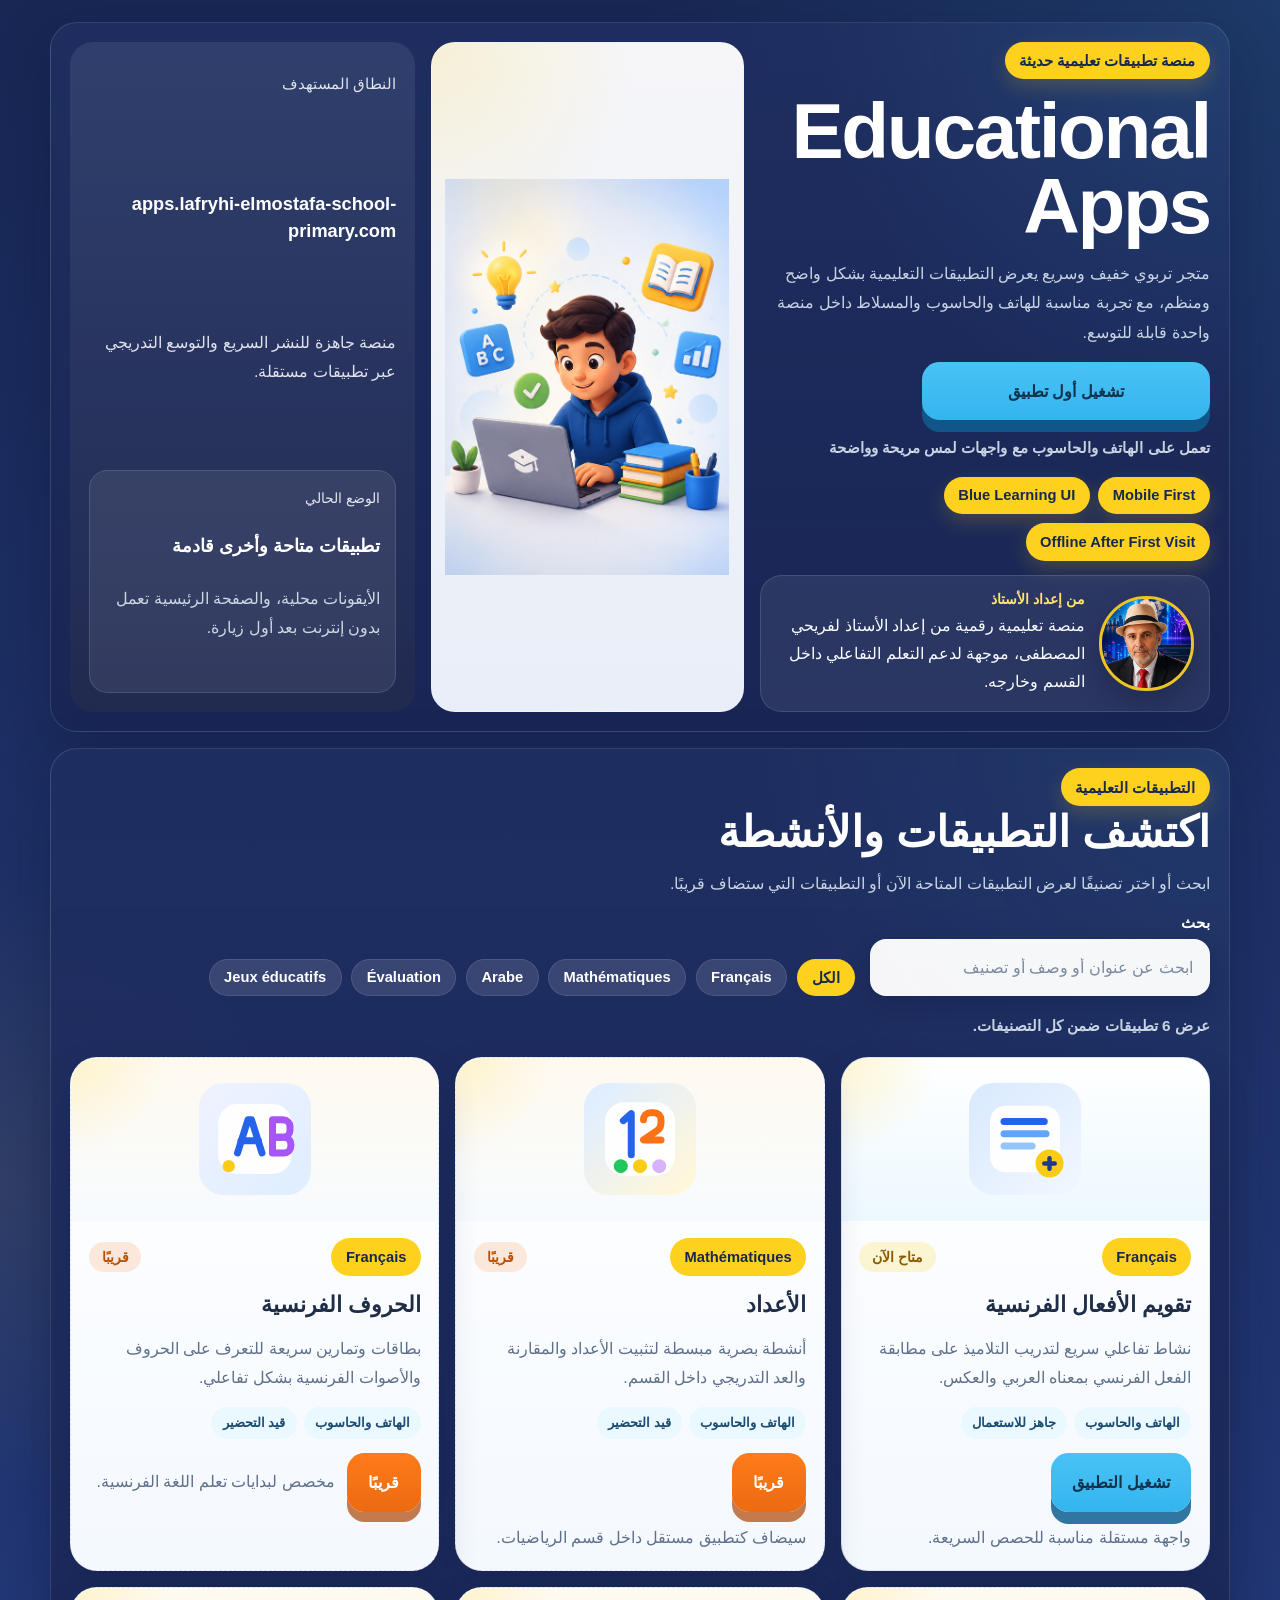
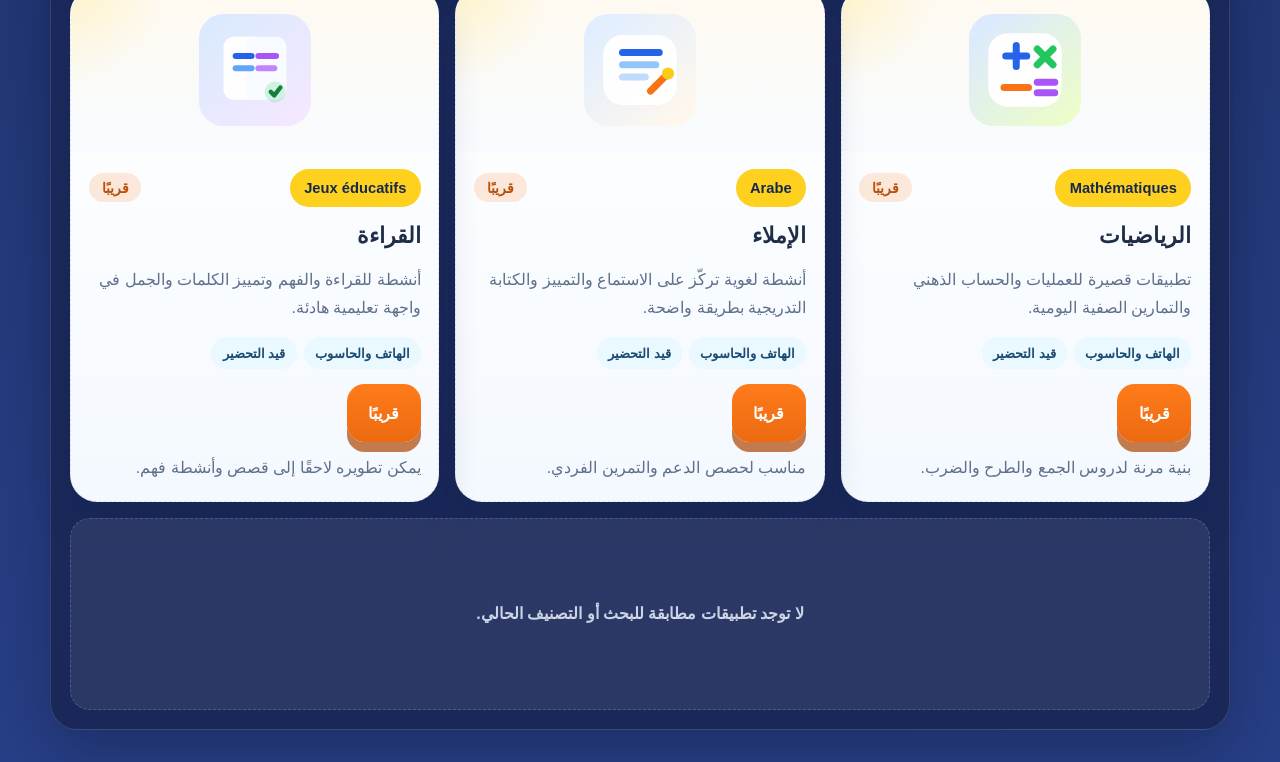
==== commit a58639b8: "Remove duplicate homepage title and refine question text sizing" ====
--- a/index.html
+++ b/index.html
@@ -13,7 +13,6 @@
 </head>
 <body>
   <div class="site-shell">
-    <div class="site-title">Educational Apps</div>
     <header class="hero" aria-labelledby="hero-title">
       <div class="hero-copy">
         <span class="eyebrow">منصة تطبيقات تعليمية حديثة</span>
--- a/css/style.css
+++ b/css/style.css
@@ -69,15 +69,6 @@
   padding: 0.9rem 0 2rem;
 }
 
-.site-title {
-  margin-bottom: 0.9rem;
-  text-align: center;
-  color: #ffffff;
-  font-size: clamp(1.8rem, 6vw, 3.2rem);
-  font-weight: 900;
-  letter-spacing: -0.02em;
-}
-
 .hero,
 .catalog,
 .app-card {
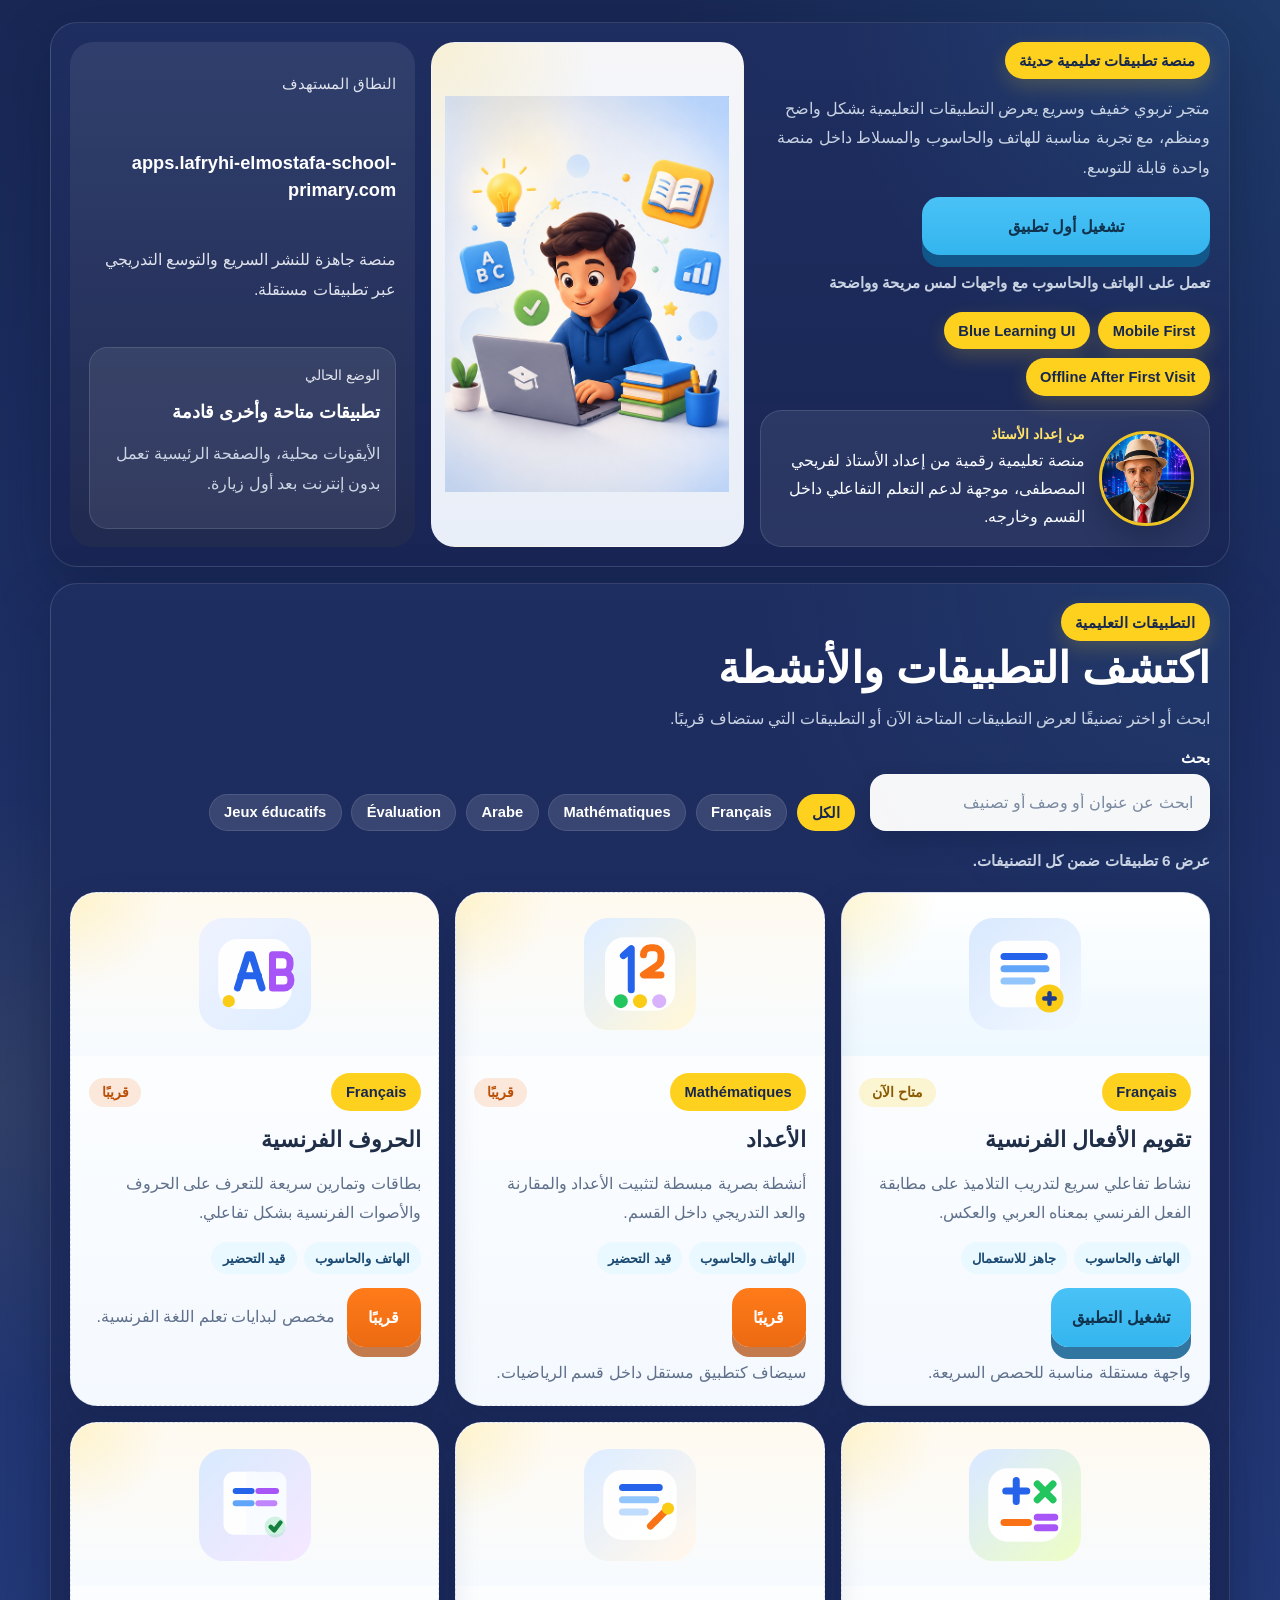
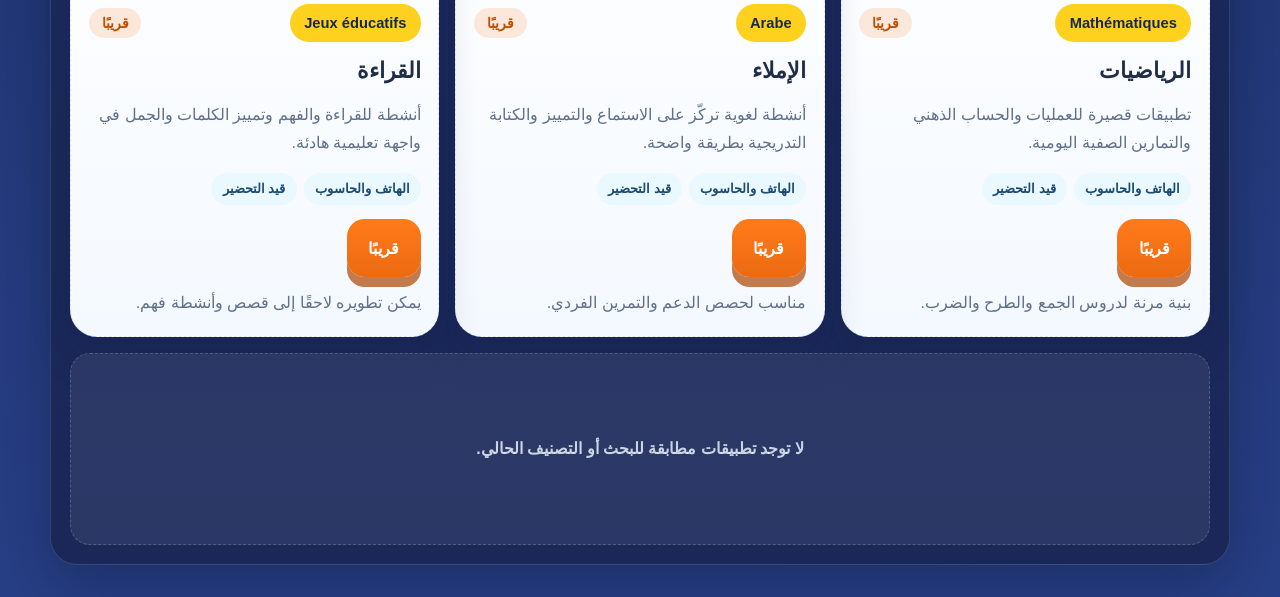
==== commit c3a6a6b5: "Remove duplicate hero title from homepage" ====
--- a/index.html
+++ b/index.html
@@ -13,10 +13,9 @@
 </head>
 <body>
   <div class="site-shell">
-    <header class="hero" aria-labelledby="hero-title">
+    <header class="hero" aria-label="واجهة المنصة الرئيسية">
       <div class="hero-copy">
         <span class="eyebrow">منصة تطبيقات تعليمية حديثة</span>
-        <h1 id="hero-title">Educational Apps</h1>
         <p class="hero-text">
           متجر تربوي خفيف وسريع يعرض التطبيقات التعليمية بشكل واضح ومنظم، مع تجربة مناسبة للهاتف
           والحاسوب والمسلاط داخل منصة واحدة قابلة للتوسع.
--- a/css/style.css
+++ b/css/style.css
@@ -151,14 +151,6 @@
   box-shadow: 0 8px 20px rgba(255, 209, 31, 0.18);
 }
 
-.hero-copy h1 {
-  margin: 0;
-  font-size: clamp(2.2rem, 8vw, 4.9rem);
-  line-height: 0.96;
-  letter-spacing: -0.03em;
-  color: #ffffff;
-}
-
 .hero-text,
 .section-head p,
 .hero-panel span,
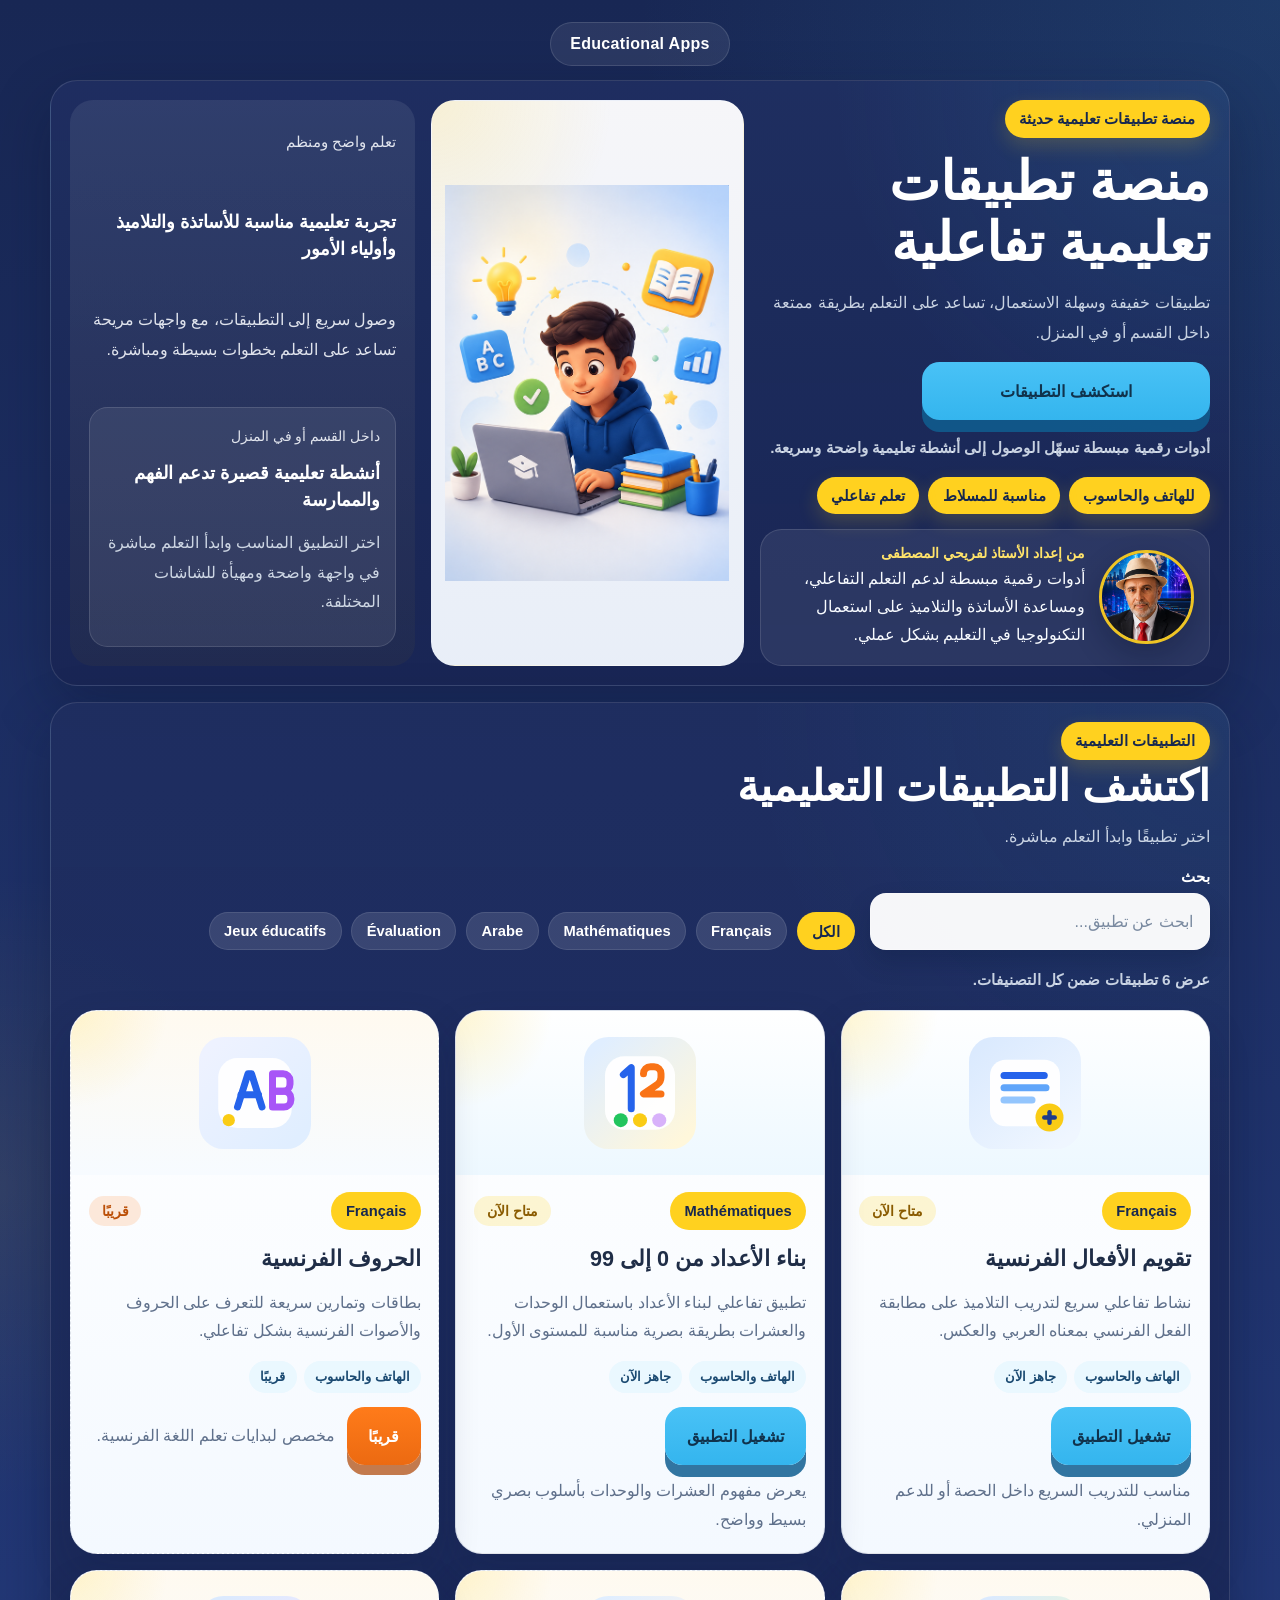
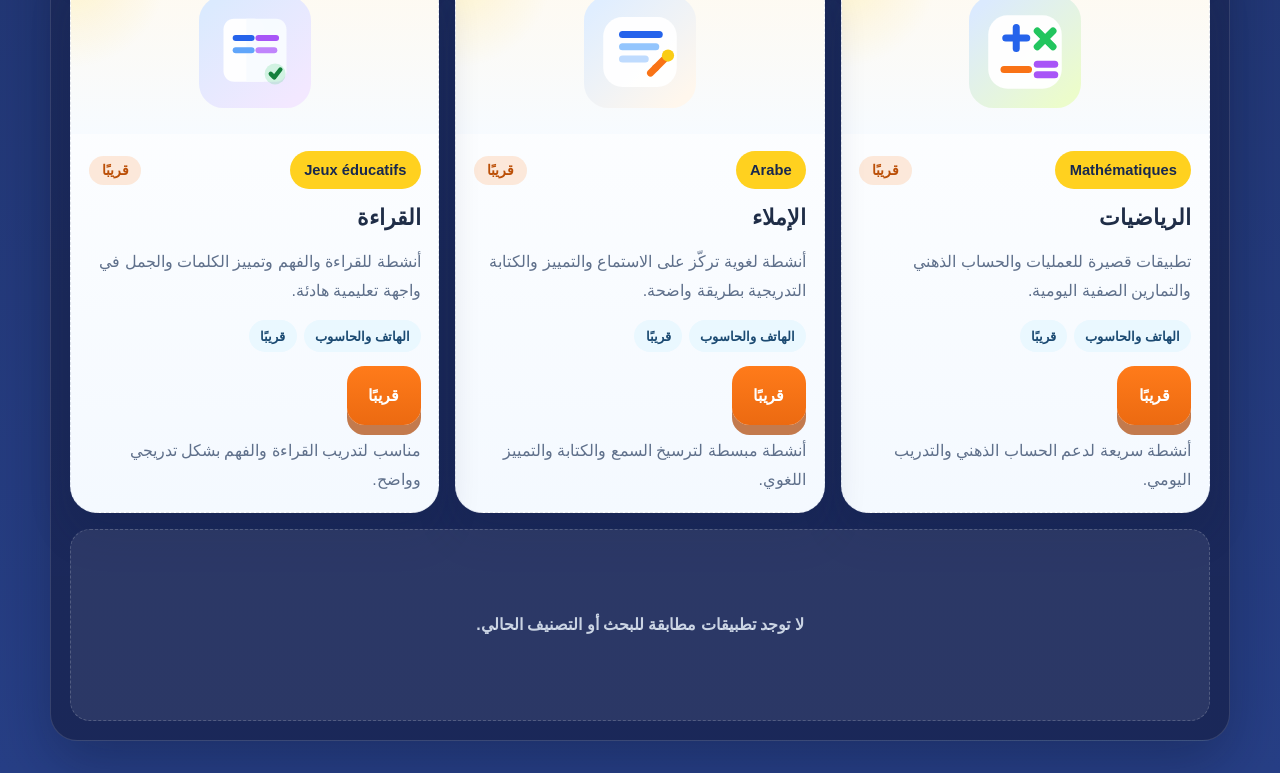
==== commit eade6df9: "Polish public homepage and add unified back links to apps" ====
--- a/index.html
+++ b/index.html
@@ -13,23 +13,27 @@
 </head>
 <body>
   <div class="site-shell">
+    <header class="site-header" aria-label="اسم المنصة">
+      <span class="site-brand">Educational Apps</span>
+    </header>
+
     <header class="hero" aria-label="واجهة المنصة الرئيسية">
       <div class="hero-copy">
         <span class="eyebrow">منصة تطبيقات تعليمية حديثة</span>
+        <h1 class="hero-title">منصة تطبيقات تعليمية تفاعلية</h1>
         <p class="hero-text">
-          متجر تربوي خفيف وسريع يعرض التطبيقات التعليمية بشكل واضح ومنظم، مع تجربة مناسبة للهاتف
-          والحاسوب والمسلاط داخل منصة واحدة قابلة للتوسع.
+          تطبيقات خفيفة وسهلة الاستعمال، تساعد على التعلم بطريقة ممتعة داخل القسم أو في المنزل.
         </p>
 
         <div class="hero-actions">
-          <a class="primary-button hero-button" href="./apps/verbes/">تشغيل أول تطبيق</a>
-          <span class="device-note">تعمل على الهاتف والحاسوب مع واجهات لمس مريحة وواضحة</span>
+          <a class="primary-button hero-button" href="#catalog-title">استكشف التطبيقات</a>
+          <span class="device-note">أدوات رقمية مبسطة تسهّل الوصول إلى أنشطة تعليمية واضحة وسريعة.</span>
         </div>
 
         <div class="hero-meta">
-          <span class="hero-pill">Mobile First</span>
-          <span class="hero-pill">Blue Learning UI</span>
-          <span class="hero-pill">Offline After First Visit</span>
+          <span class="hero-pill">للهاتف والحاسوب</span>
+          <span class="hero-pill">مناسبة للمسلاط</span>
+          <span class="hero-pill">تعلم تفاعلي</span>
         </div>
 
         <article class="founder-card" aria-label="تعريف بصاحب المنصة">
@@ -41,10 +45,10 @@
             decoding="async"
           >
           <div class="founder-copy">
-            <span class="founder-label">من إعداد الأستاذ</span>
+            <span class="founder-label">من إعداد الأستاذ لفريحي المصطفى</span>
             <p>
-              منصة تعليمية رقمية من إعداد الأستاذ لفريحي المصطفى، موجهة لدعم التعلم التفاعلي داخل
-              القسم وخارجه.
+              أدوات رقمية مبسطة لدعم التعلم التفاعلي، ومساعدة الأساتذة والتلاميذ على استعمال
+              التكنولوجيا في التعليم بشكل عملي.
             </p>
           </div>
         </article>
@@ -55,16 +59,16 @@
       </div>
 
       <div class="hero-panel">
-        <p class="hero-label">النطاق المستهدف</p>
-        <strong>apps.lafryhi-elmostafa-school-primary.com</strong>
-        <span>منصة جاهزة للنشر السريع والتوسع التدريجي عبر تطبيقات مستقلة.</span>
+        <p class="hero-label">تعلم واضح ومنظم</p>
+        <strong>تجربة تعليمية مناسبة للأساتذة والتلاميذ وأولياء الأمور</strong>
+        <span>وصول سريع إلى التطبيقات، مع واجهات مريحة تساعد على التعلم بخطوات بسيطة ومباشرة.</span>
 
         <div class="hero-highlight">
           <div>
-            <span class="hero-highlight-label">الوضع الحالي</span>
-            <strong>تطبيقات متاحة وأخرى قادمة</strong>
+            <span class="hero-highlight-label">داخل القسم أو في المنزل</span>
+            <strong>أنشطة تعليمية قصيرة تدعم الفهم والممارسة</strong>
           </div>
-          <p>الأيقونات محلية، والصفحة الرئيسية تعمل بدون إنترنت بعد أول زيارة.</p>
+          <p>اختر التطبيق المناسب وابدأ التعلم مباشرة في واجهة واضحة ومهيأة للشاشات المختلفة.</p>
         </div>
       </div>
     </header>
@@ -74,9 +78,9 @@
         <div class="section-head">
           <div>
             <span class="section-kicker">التطبيقات التعليمية</span>
-            <h2 id="catalog-title">اكتشف التطبيقات والأنشطة</h2>
+            <h2 id="catalog-title">اكتشف التطبيقات التعليمية</h2>
           </div>
-          <p>ابحث أو اختر تصنيفًا لعرض التطبيقات المتاحة الآن أو التطبيقات التي ستضاف قريبًا.</p>
+          <p>اختر تطبيقًا وابدأ التعلم مباشرة.</p>
         </div>
 
         <div class="catalog-toolbar">
@@ -86,7 +90,7 @@
               id="searchInput"
               type="search"
               inputmode="search"
-              placeholder="ابحث عن عنوان أو وصف أو تصنيف"
+              placeholder="ابحث عن تطبيق..."
               autocomplete="off"
             >
           </label>
@@ -95,7 +99,7 @@
         </div>
 
         <div class="results-head">
-          <p class="results-note" id="resultsNote">عرض التطبيقات التعليمية المتاحة حاليًا.</p>
+          <p class="results-note" id="resultsNote">تطبيقات تعليمية جاهزة للاستعمال أو ستصل قريبًا.</p>
         </div>
 
         <div class="apps-grid" id="appsGrid" aria-live="polite"></div>
--- a/css/style.css
+++ b/css/style.css
@@ -69,6 +69,27 @@
   padding: 0.9rem 0 2rem;
 }
 
+.site-header {
+  display: flex;
+  justify-content: center;
+  padding-bottom: 0.85rem;
+}
+
+.site-brand {
+  display: inline-flex;
+  align-items: center;
+  justify-content: center;
+  min-height: 2.8rem;
+  padding: 0.5rem 1.2rem;
+  border-radius: 999px;
+  background: rgba(255, 255, 255, 0.08);
+  border: 1px solid rgba(255, 255, 255, 0.12);
+  color: #ffffff;
+  font-size: 1rem;
+  font-weight: 900;
+  letter-spacing: 0.02em;
+}
+
 .hero,
 .catalog,
 .app-card {
@@ -90,6 +111,13 @@
 .hero-panel {
   display: grid;
   gap: 0.9rem;
+}
+
+.hero-title {
+  margin: 0;
+  color: #ffffff;
+  font-size: clamp(2rem, 5vw, 3.4rem);
+  line-height: 1.12;
 }
 
 .founder-card {
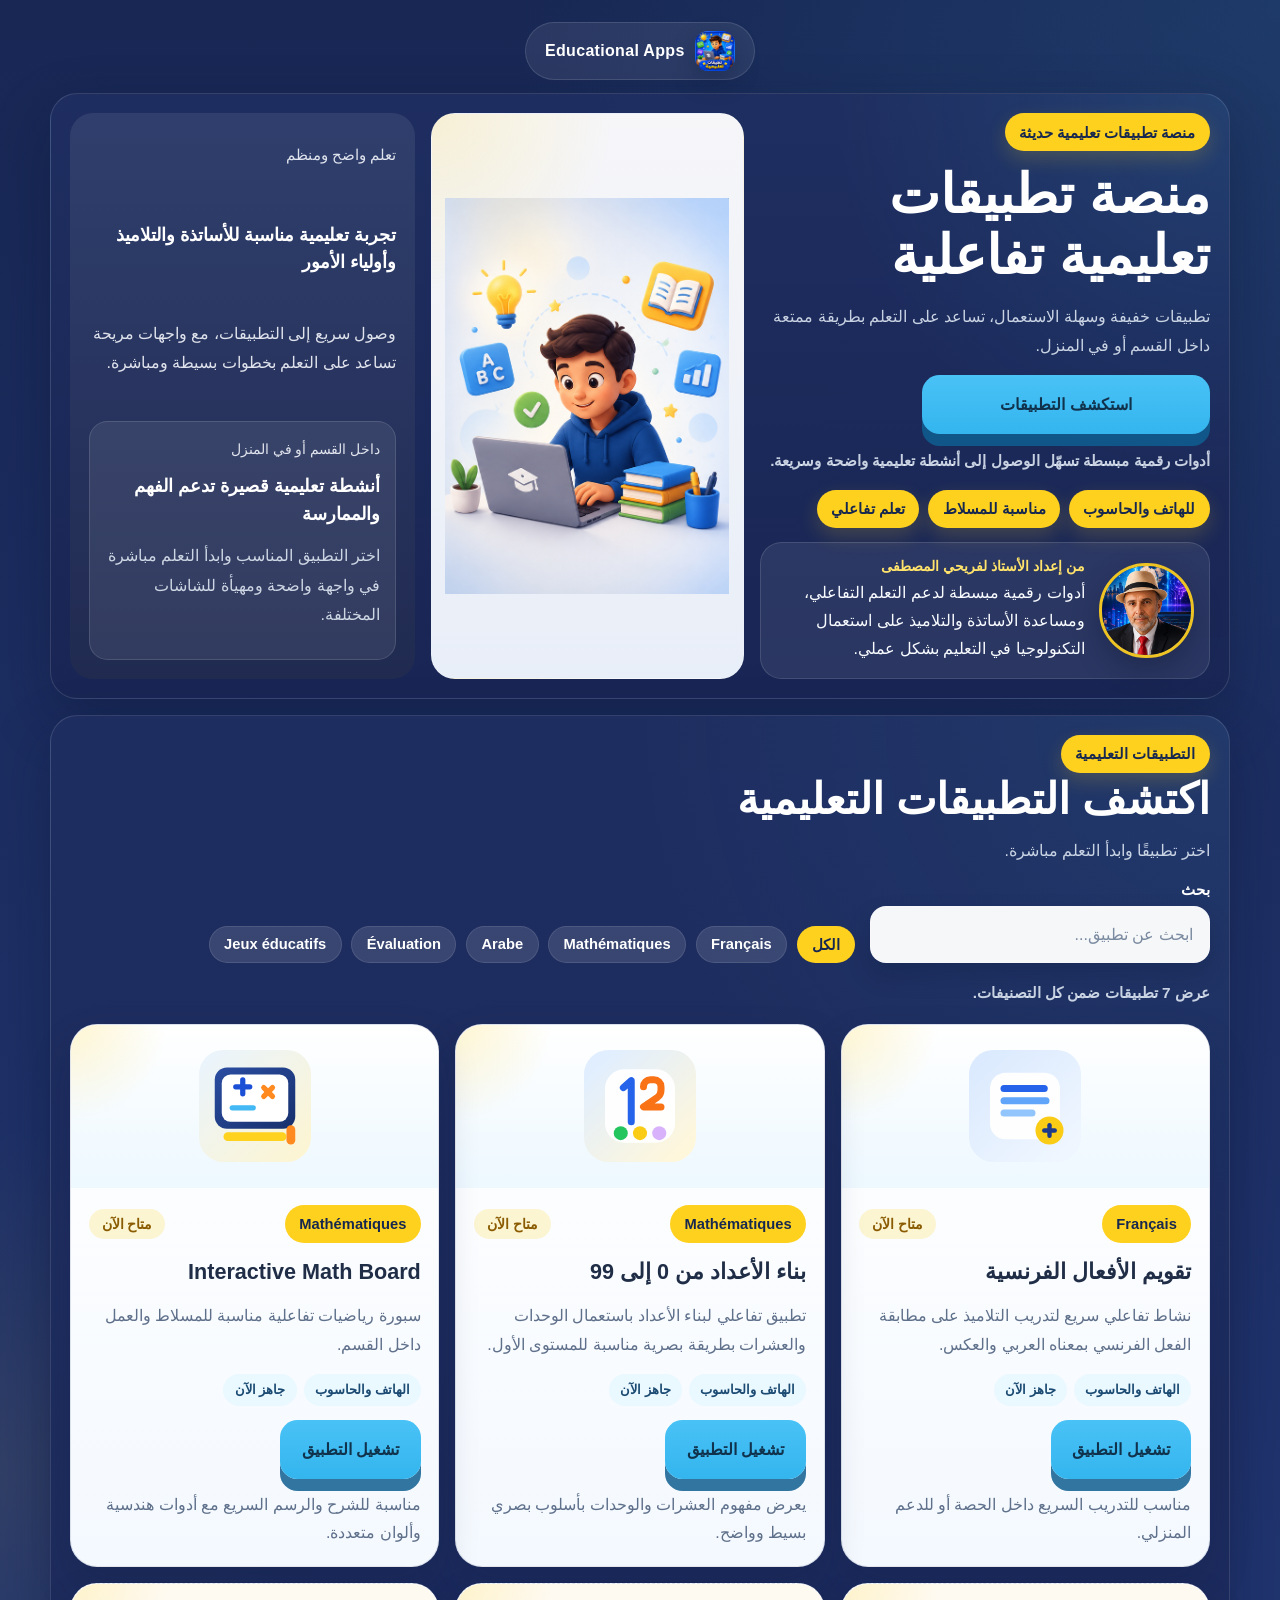
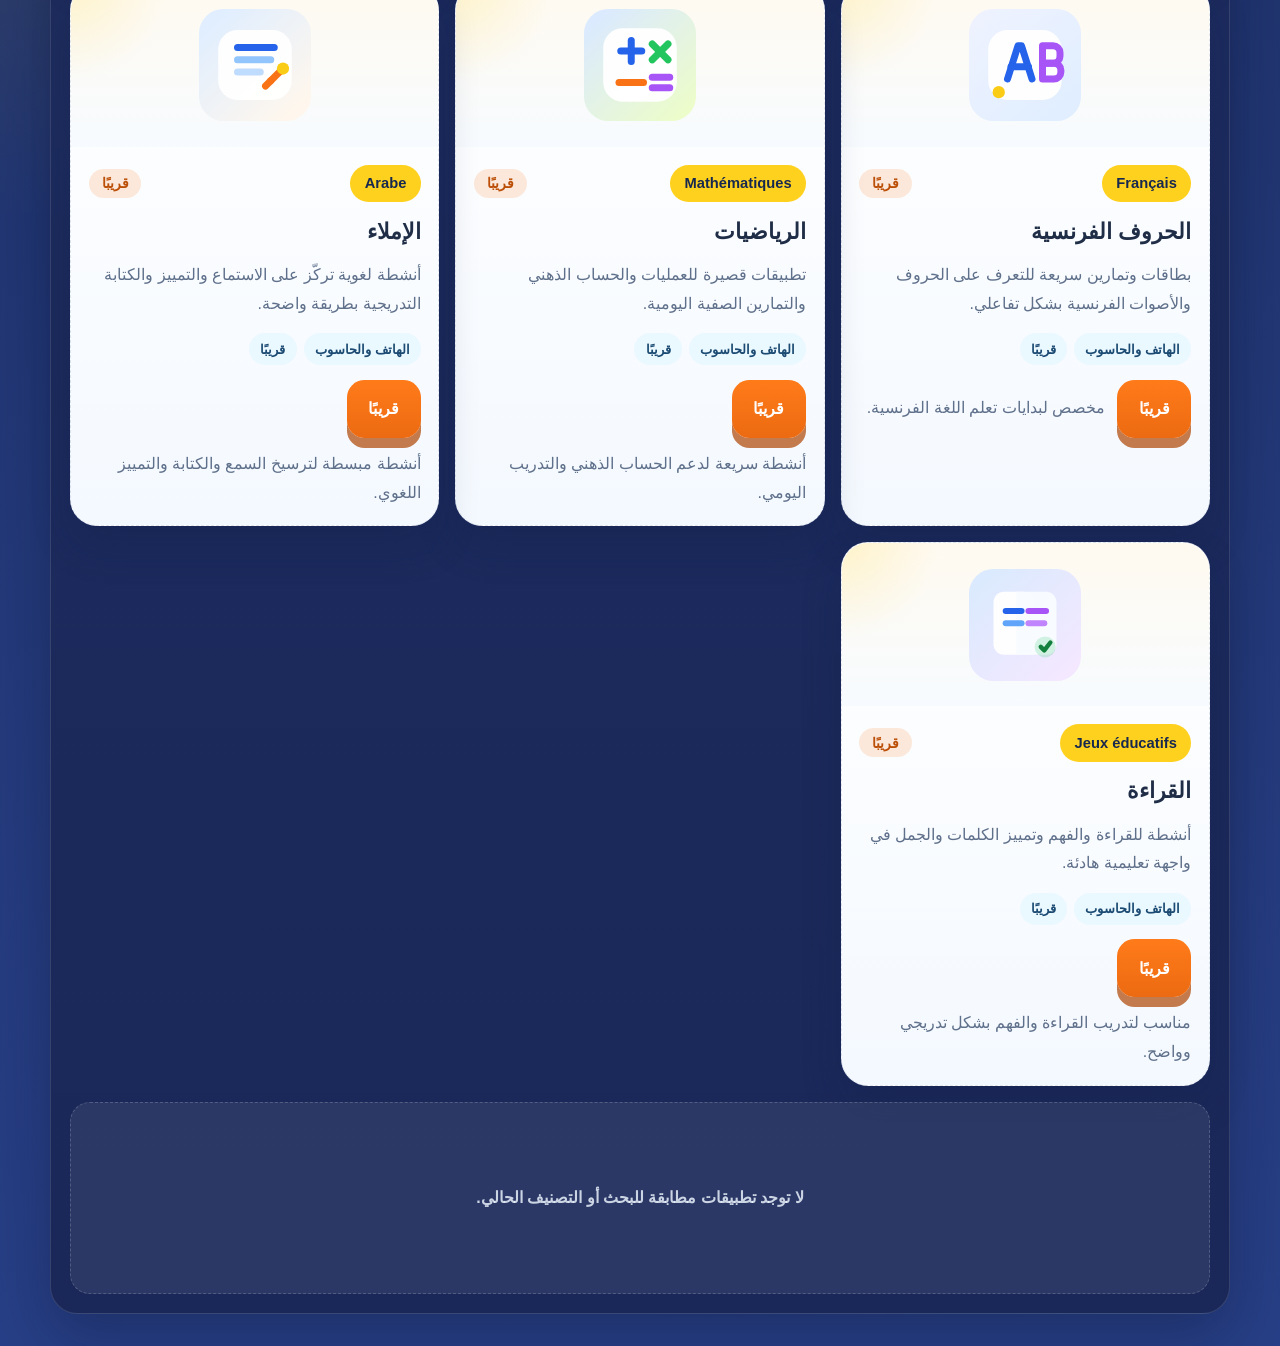
==== commit bcbf7e36: "Replace platform icon with new app main icon" ====
--- a/index.html
+++ b/index.html
@@ -7,14 +7,20 @@
   <meta name="description" content="منصة educational-apps التعليمية لتجميع التطبيقات والأنشطة التفاعلية للتلاميذ والأساتذة.">
   <title>educational-apps</title>
   <link rel="manifest" href="./manifest.json">
-  <link rel="icon" href="./assets/icons/icon-192.svg" type="image/svg+xml">
+  <link rel="apple-touch-icon" sizes="180x180" href="./assets/icons/app-main-180.png">
+  <link rel="icon" type="image/png" sizes="32x32" href="./assets/icons/app-main-32.png">
+  <link rel="icon" type="image/png" sizes="16x16" href="./assets/icons/app-main-16.png">
+  <link rel="shortcut icon" href="./assets/icons/app-main-32.png" type="image/png">
   <link rel="stylesheet" href="./css/style.css">
   <script src="./js/app.js" defer></script>
 </head>
 <body>
   <div class="site-shell">
     <header class="site-header" aria-label="اسم المنصة">
-      <span class="site-brand">Educational Apps</span>
+      <span class="site-brand">
+        <img class="site-brand-icon" src="./assets/icons/app-main-180.png" alt="" width="40" height="40" decoding="async">
+        <span>Educational Apps</span>
+      </span>
     </header>
 
     <header class="hero" aria-label="واجهة المنصة الرئيسية">
--- a/css/style.css
+++ b/css/style.css
@@ -79,6 +79,7 @@
   display: inline-flex;
   align-items: center;
   justify-content: center;
+  gap: 0.65rem;
   min-height: 2.8rem;
   padding: 0.5rem 1.2rem;
   border-radius: 999px;
@@ -88,6 +89,14 @@
   font-size: 1rem;
   font-weight: 900;
   letter-spacing: 0.02em;
+}
+
+.site-brand-icon {
+  width: 2.5rem;
+  height: 2.5rem;
+  flex-shrink: 0;
+  border-radius: 0.8rem;
+  box-shadow: 0 10px 24px rgba(7, 18, 46, 0.25);
 }
 
 .hero,
